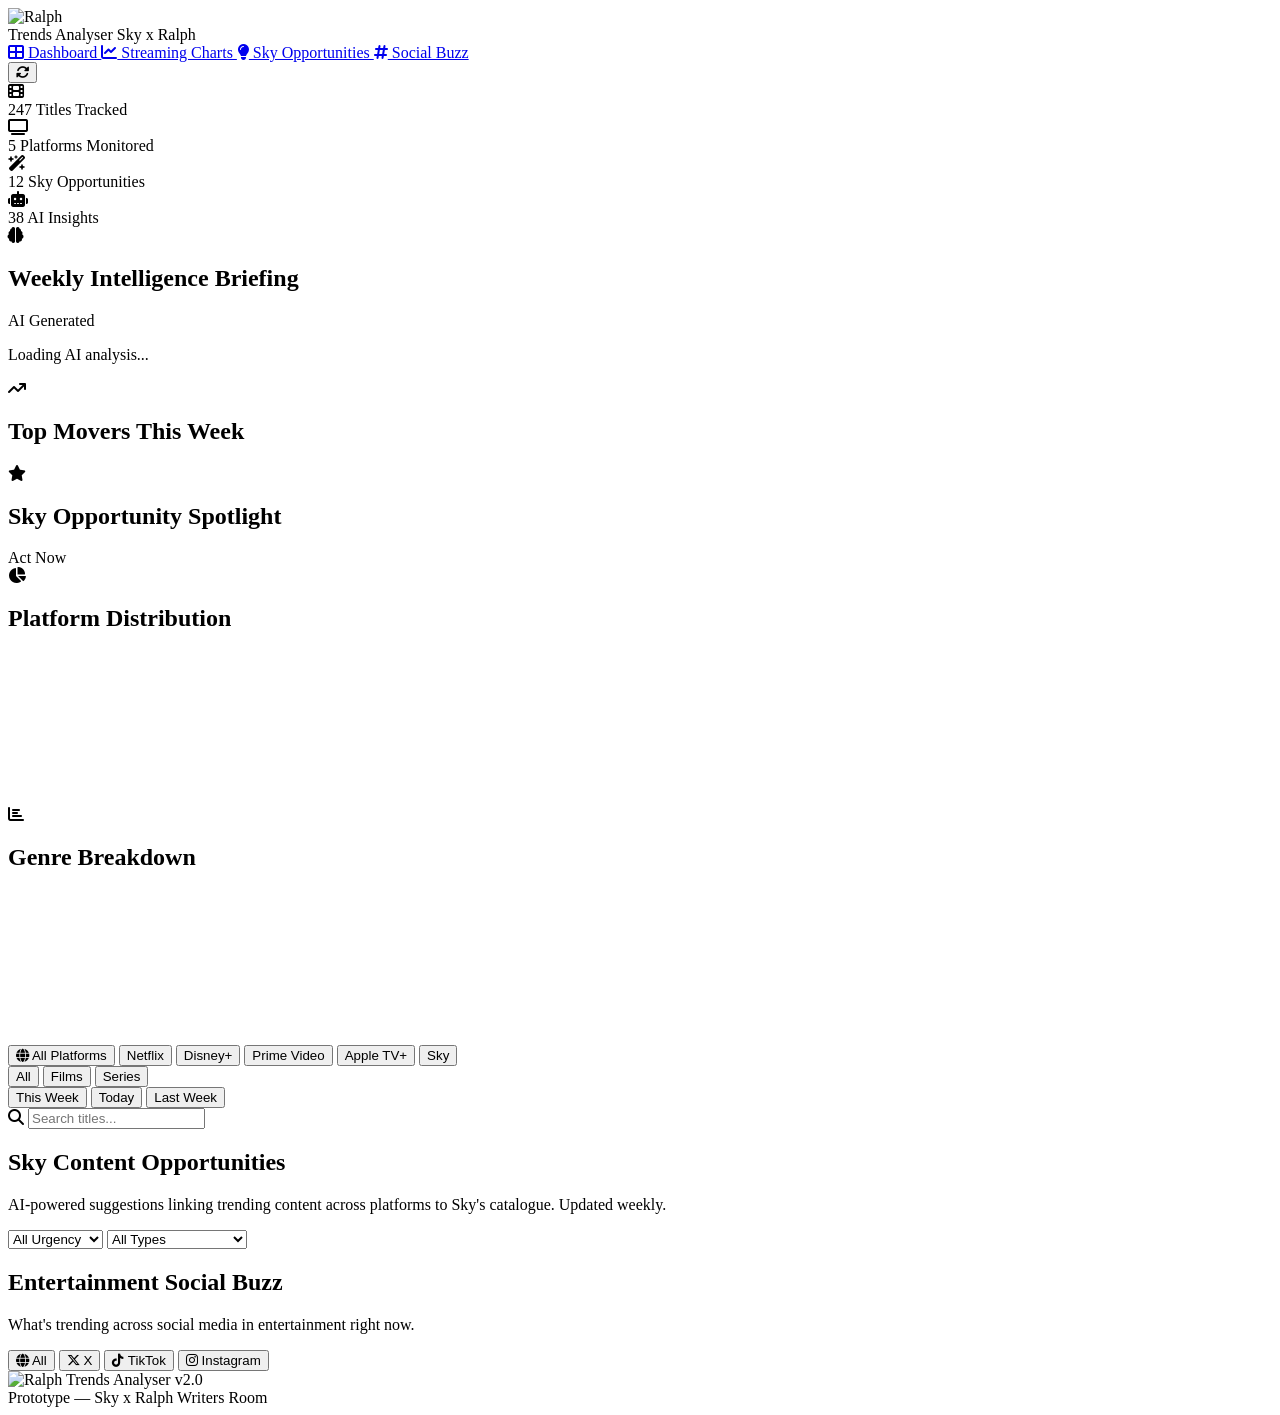
==== public/index.html @ 35f5fe2a "Add new Sky Trends Analyser app shell with Sky x Ralph branding Replace existing dashboard with new " ====
<!DOCTYPE html>
<html lang="en-GB">
<head>
    <meta charset="UTF-8">
    <meta name="viewport" content="width=device-width, initial-scale=1.0">
    <title>Sky Trends Analyser — Powered by Ralph</title>
    <link rel="stylesheet" href="css/sky-trends.css">
    <link href="https://cdnjs.cloudflare.com/ajax/libs/font-awesome/6.5.0/css/all.min.css" rel="stylesheet">
    <link rel="preconnect" href="https://fonts.googleapis.com">
    <link rel="preconnect" href="https://fonts.gstatic.com" crossorigin>
    <link href="https://fonts.googleapis.com/css2?family=Inter:wght@300;400;500;600;700;800&display=swap" rel="stylesheet">
</head>
<body>
    <!-- Navigation -->
    <nav class="nav">
        <div class="nav-inner">
            <div class="nav-brand">
                <img src="surveylogo.png" alt="Ralph" class="nav-logo">
                <div class="nav-brand-text">
                    <span class="nav-title">Trends Analyser</span>
                    <span class="nav-subtitle">Sky x Ralph</span>
                </div>
            </div>
            <div class="nav-links">
                <a href="#" class="nav-link active" data-section="dashboard">
                    <i class="fas fa-th-large"></i> Dashboard
                </a>
                <a href="#" class="nav-link" data-section="charts">
                    <i class="fas fa-chart-line"></i> Streaming Charts
                </a>
                <a href="#" class="nav-link" data-section="opportunities">
                    <i class="fas fa-lightbulb"></i> Sky Opportunities
                </a>
                <a href="#" class="nav-link" data-section="social">
                    <i class="fas fa-hashtag"></i> Social Buzz
                </a>
            </div>
            <div class="nav-actions">
                <span class="nav-date" id="currentDate"></span>
                <button class="btn-refresh" id="refreshBtn" title="Refresh data">
                    <i class="fas fa-sync-alt"></i>
                </button>
            </div>
        </div>
    </nav>

    <!-- Main Content -->
    <main class="main">

        <!-- ==================== DASHBOARD SECTION ==================== -->
        <section id="section-dashboard" class="section section-active">

            <!-- Hero Stats -->
            <div class="stats-row">
                <div class="stat-card">
                    <div class="stat-icon stat-icon-blue">
                        <i class="fas fa-film"></i>
                    </div>
                    <div class="stat-content">
                        <span class="stat-number" id="stat-titles">247</span>
                        <span class="stat-label">Titles Tracked</span>
                    </div>
                </div>
                <div class="stat-card">
                    <div class="stat-icon stat-icon-navy">
                        <i class="fas fa-tv"></i>
                    </div>
                    <div class="stat-content">
                        <span class="stat-number" id="stat-platforms">5</span>
                        <span class="stat-label">Platforms Monitored</span>
                    </div>
                </div>
                <div class="stat-card">
                    <div class="stat-icon stat-icon-pink">
                        <i class="fas fa-wand-magic-sparkles"></i>
                    </div>
                    <div class="stat-content">
                        <span class="stat-number" id="stat-opportunities">12</span>
                        <span class="stat-label">Sky Opportunities</span>
                    </div>
                </div>
                <div class="stat-card">
                    <div class="stat-icon stat-icon-gradient">
                        <i class="fas fa-robot"></i>
                    </div>
                    <div class="stat-content">
                        <span class="stat-number" id="stat-insights">38</span>
                        <span class="stat-label">AI Insights</span>
                    </div>
                </div>
            </div>

            <!-- AI Weekly Briefing -->
            <div class="card card-briefing">
                <div class="card-header card-header-gradient">
                    <div class="card-header-left">
                        <i class="fas fa-brain"></i>
                        <h2>Weekly Intelligence Briefing</h2>
                    </div>
                    <span class="card-header-badge">AI Generated</span>
                </div>
                <div class="card-body" id="aiBriefing">
                    <div class="briefing-overview" id="briefingOverview">
                        <p class="briefing-text">Loading AI analysis...</p>
                    </div>
                    <div class="briefing-insights" id="briefingInsights">
                        <!-- Populated by JS -->
                    </div>
                </div>
            </div>

            <!-- Two Column: Top Movers + Sky Spotlight -->
            <div class="grid-2">
                <!-- Top Movers -->
                <div class="card">
                    <div class="card-header">
                        <div class="card-header-left">
                            <i class="fas fa-arrow-trend-up"></i>
                            <h2>Top Movers This Week</h2>
                        </div>
                    </div>
                    <div class="card-body" id="topMovers">
                        <!-- Populated by JS -->
                    </div>
                </div>

                <!-- Sky Opportunity Spotlight -->
                <div class="card card-spotlight">
                    <div class="card-header card-header-sky">
                        <div class="card-header-left">
                            <i class="fas fa-star"></i>
                            <h2>Sky Opportunity Spotlight</h2>
                        </div>
                        <span class="card-header-badge badge-urgent">Act Now</span>
                    </div>
                    <div class="card-body" id="spotlightCard">
                        <!-- Populated by JS -->
                    </div>
                </div>
            </div>

            <!-- Quick Charts Row -->
            <div class="grid-2">
                <div class="card">
                    <div class="card-header">
                        <div class="card-header-left">
                            <i class="fas fa-chart-pie"></i>
                            <h2>Platform Distribution</h2>
                        </div>
                    </div>
                    <div class="card-body chart-body">
                        <canvas id="platformPieChart"></canvas>
                    </div>
                </div>
                <div class="card">
                    <div class="card-header">
                        <div class="card-header-left">
                            <i class="fas fa-chart-bar"></i>
                            <h2>Genre Breakdown</h2>
                        </div>
                    </div>
                    <div class="card-body chart-body">
                        <canvas id="genreBarChart"></canvas>
                    </div>
                </div>
            </div>
        </section>

        <!-- ==================== STREAMING CHARTS SECTION ==================== -->
        <section id="section-charts" class="section">
            <!-- Platform Tabs -->
            <div class="tabs-bar">
                <button class="tab active" data-platform="all">
                    <i class="fas fa-globe"></i> All Platforms
                </button>
                <button class="tab" data-platform="netflix">
                    <span class="platform-dot dot-netflix"></span> Netflix
                </button>
                <button class="tab" data-platform="disney">
                    <span class="platform-dot dot-disney"></span> Disney+
                </button>
                <button class="tab" data-platform="amazon">
                    <span class="platform-dot dot-amazon"></span> Prime Video
                </button>
                <button class="tab" data-platform="apple">
                    <span class="platform-dot dot-apple"></span> Apple TV+
                </button>
                <button class="tab" data-platform="sky">
                    <span class="platform-dot dot-sky"></span> Sky
                </button>
            </div>

            <!-- Filter Row -->
            <div class="filter-bar">
                <div class="filter-group">
                    <button class="filter-btn active" data-type="all">All</button>
                    <button class="filter-btn" data-type="films">Films</button>
                    <button class="filter-btn" data-type="series">Series</button>
                </div>
                <div class="filter-group">
                    <button class="filter-btn active" data-period="week">This Week</button>
                    <button class="filter-btn" data-period="today">Today</button>
                    <button class="filter-btn" data-period="lastweek">Last Week</button>
                </div>
                <div class="filter-search">
                    <i class="fas fa-search"></i>
                    <input type="text" placeholder="Search titles..." id="chartSearch">
                </div>
            </div>

            <!-- Charts Grid -->
            <div class="charts-grid" id="chartsGrid">
                <!-- Populated by JS -->
            </div>
        </section>

        <!-- ==================== SKY OPPORTUNITIES SECTION ==================== -->
        <section id="section-opportunities" class="section">
            <!-- Opportunities Header -->
            <div class="opportunities-header">
                <div class="opportunities-header-text">
                    <h1>Sky Content Opportunities</h1>
                    <p>AI-powered suggestions linking trending content across platforms to Sky's catalogue. Updated weekly.</p>
                </div>
                <div class="opportunities-filters">
                    <select id="urgencyFilter" class="select-filter">
                        <option value="all">All Urgency</option>
                        <option value="high">High Priority</option>
                        <option value="medium">Medium</option>
                        <option value="low">Low</option>
                    </select>
                    <select id="typeFilter" class="select-filter">
                        <option value="all">All Types</option>
                        <option value="actor">Actor Connection</option>
                        <option value="genre">Genre Match</option>
                        <option value="franchise">Franchise Link</option>
                        <option value="director">Director Connection</option>
                    </select>
                </div>
            </div>

            <!-- Opportunities Cards -->
            <div class="opportunities-grid" id="opportunitiesGrid">
                <!-- Populated by JS -->
            </div>
        </section>

        <!-- ==================== SOCIAL BUZZ SECTION ==================== -->
        <section id="section-social" class="section">
            <div class="social-header">
                <h1>Entertainment Social Buzz</h1>
                <p>What's trending across social media in entertainment right now.</p>
            </div>

            <!-- Social Platform Tabs -->
            <div class="social-tabs">
                <button class="social-tab active" data-social="all">
                    <i class="fas fa-globe"></i> All
                </button>
                <button class="social-tab" data-social="x">
                    <i class="fab fa-x-twitter"></i> X
                </button>
                <button class="social-tab" data-social="tiktok">
                    <i class="fab fa-tiktok"></i> TikTok
                </button>
                <button class="social-tab" data-social="instagram">
                    <i class="fab fa-instagram"></i> Instagram
                </button>
            </div>

            <!-- Social Trending List -->
            <div class="social-grid" id="socialGrid">
                <!-- Populated by JS -->
            </div>
        </section>
    </main>

    <!-- Footer -->
    <footer class="footer">
        <div class="footer-inner">
            <div class="footer-left">
                <img src="surveylogo.png" alt="Ralph" class="footer-logo">
                <span>Trends Analyser v2.0</span>
            </div>
            <div class="footer-right">
                <span>Prototype &mdash; Sky x Ralph Writers Room</span>
            </div>
        </div>
    </footer>

    <script src="https://cdn.jsdelivr.net/npm/chart.js@4.4.0/dist/chart.umd.min.js"></script>
    <script src="js/mock-data.js"></script>
    <script src="js/sky-trends.js"></script>
</body>
</html>
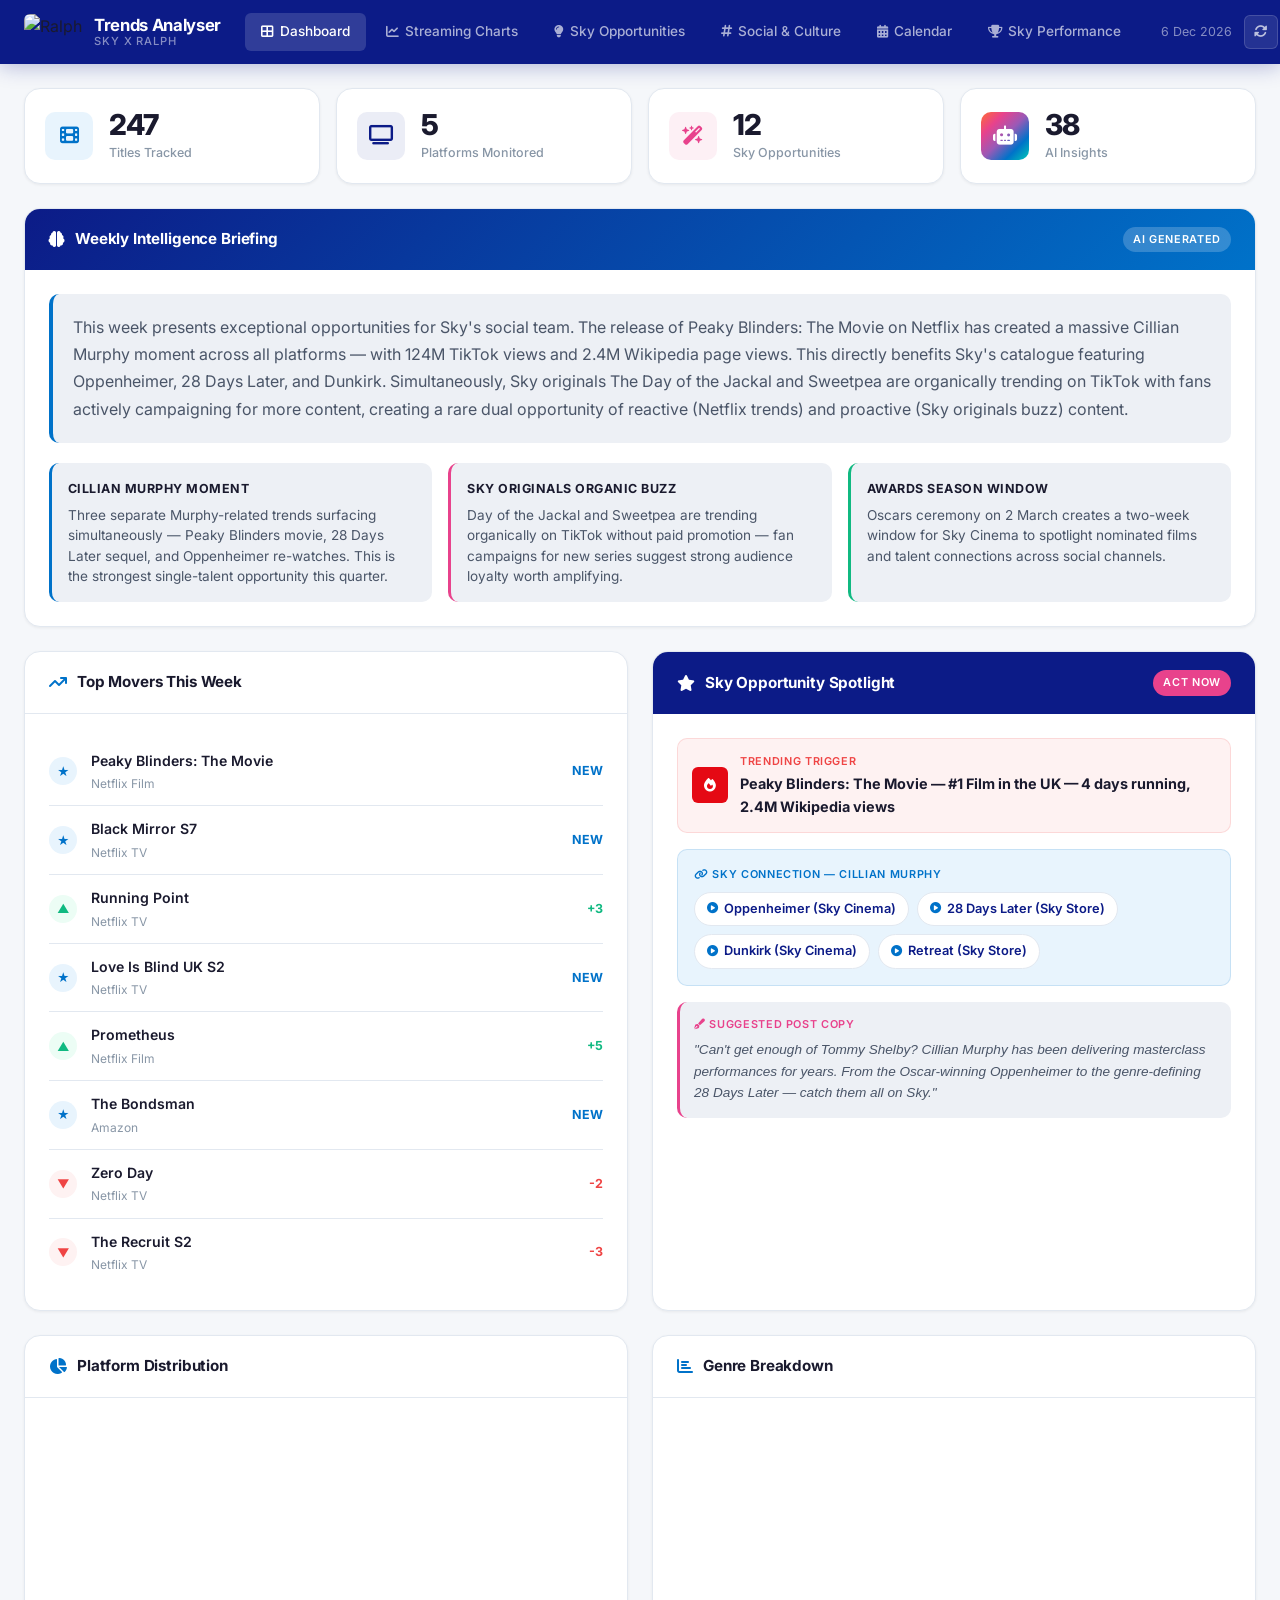
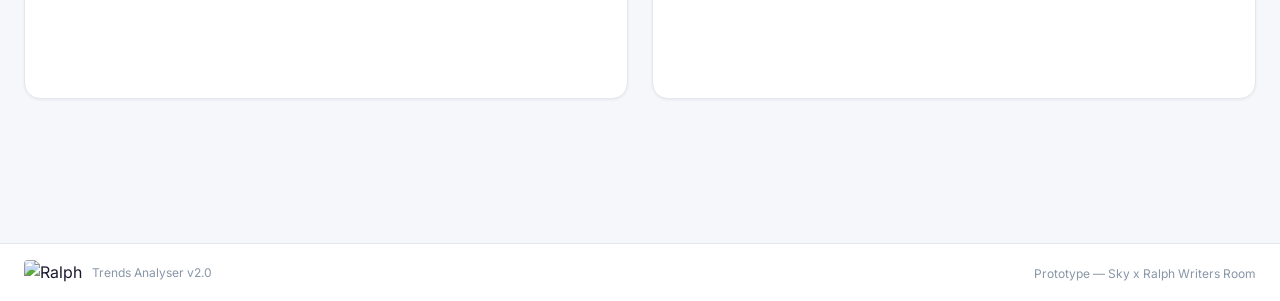
==== commit fe309096: "Build complete Sky Trends Analyser prototype matching brief Full frontend prototype for Sky x Ralph " ====
--- a/public/index.html
+++ b/public/index.html
@@ -32,7 +32,13 @@
                     <i class="fas fa-lightbulb"></i> Sky Opportunities
                 </a>
                 <a href="#" class="nav-link" data-section="social">
-                    <i class="fas fa-hashtag"></i> Social Buzz
+                    <i class="fas fa-hashtag"></i> Social &amp; Culture
+                </a>
+                <a href="#" class="nav-link" data-section="calendar">
+                    <i class="fas fa-calendar-alt"></i> Calendar
+                </a>
+                <a href="#" class="nav-link" data-section="skyperformance">
+                    <i class="fas fa-trophy"></i> Sky Performance
                 </a>
             </div>
             <div class="nav-actions">
@@ -245,14 +251,63 @@
             </div>
         </section>
 
-        <!-- ==================== SOCIAL BUZZ SECTION ==================== -->
+        <!-- ==================== SOCIAL & CULTURE SECTION ==================== -->
         <section id="section-social" class="section">
             <div class="social-header">
-                <h1>Entertainment Social Buzz</h1>
-                <p>What's trending across social media in entertainment right now.</p>
-            </div>
-
-            <!-- Social Platform Tabs -->
+                <h1>Social &amp; Culture</h1>
+                <p>TikTok trending UK, Ramdam trends, social buzz — what audiences are talking about right now.</p>
+            </div>
+
+            <!-- TikTok UK Hashtags -->
+            <div class="card" style="margin-bottom:24px;">
+                <div class="card-header" style="background:#ff0050;border-bottom:none;">
+                    <div class="card-header-left">
+                        <i class="fab fa-tiktok" style="color:#fff"></i>
+                        <h2 style="color:#fff">TikTok Trending Hashtags UK</h2>
+                    </div>
+                    <span class="card-header-badge">Past Week</span>
+                </div>
+                <div class="card-body" id="tiktokUKWidget"><!-- JS --></div>
+            </div>
+
+            <!-- TikTok UK News & Ents -->
+            <div class="card" style="margin-bottom:24px;">
+                <div class="card-header" style="background:#25f4ee;border-bottom:none;">
+                    <div class="card-header-left">
+                        <i class="fab fa-tiktok" style="color:#1a1a2e"></i>
+                        <h2 style="color:#1a1a2e">TikTok UK — News &amp; Entertainment</h2>
+                    </div>
+                    <span class="card-header-badge" style="background:rgba(0,0,0,0.15);color:#1a1a2e">Past Week</span>
+                </div>
+                <div class="card-body" id="tiktokNewsWidget"><!-- JS --></div>
+            </div>
+
+            <!-- Ramdam Trends Row -->
+            <div class="grid-2" style="margin-bottom:24px;">
+                <div class="card">
+                    <div class="card-header">
+                        <div class="card-header-left">
+                            <i class="fab fa-tiktok"></i>
+                            <h2>Ramdam TikTok Trends</h2>
+                        </div>
+                        <span class="card-header-badge" style="background:var(--bg-tertiary);color:var(--text-muted)">Past Month</span>
+                    </div>
+                    <div class="card-body" id="ramdamTikTokWidget"><!-- JS --></div>
+                </div>
+                <div class="card">
+                    <div class="card-header">
+                        <div class="card-header-left">
+                            <i class="fab fa-instagram"></i>
+                            <h2>Ramdam Instagram Trends</h2>
+                        </div>
+                        <span class="card-header-badge" style="background:var(--bg-tertiary);color:var(--text-muted)">Past Month</span>
+                    </div>
+                    <div class="card-body" id="ramdamInstagramWidget"><!-- JS --></div>
+                </div>
+            </div>
+
+            <!-- General Social Buzz -->
+            <h2 style="font-size:1.1rem;font-weight:700;margin-bottom:12px;color:var(--text-primary);">Entertainment Social Buzz</h2>
             <div class="social-tabs">
                 <button class="social-tab active" data-social="all">
                     <i class="fas fa-globe"></i> All
@@ -267,10 +322,72 @@
                     <i class="fab fa-instagram"></i> Instagram
                 </button>
             </div>
-
-            <!-- Social Trending List -->
-            <div class="social-grid" id="socialGrid">
-                <!-- Populated by JS -->
+            <div class="social-grid" id="socialGrid"><!-- JS --></div>
+        </section>
+
+        <!-- ==================== CALENDAR & RELEASES SECTION ==================== -->
+        <section id="section-calendar" class="section">
+            <div class="social-header">
+                <h1>Calendar &amp; Upcoming Releases</h1>
+                <p>Upcoming movie releases, cultural moments, and marketing calendar opportunities.</p>
+            </div>
+
+            <!-- Upcoming UK Movie Releases -->
+            <div class="card" style="margin-bottom:24px;">
+                <div class="card-header card-header-sky">
+                    <div class="card-header-left">
+                        <i class="fas fa-clapperboard" style="color:#fff"></i>
+                        <h2 style="color:#fff">Upcoming UK Cinema Releases</h2>
+                    </div>
+                    <span class="card-header-badge">Next Month</span>
+                </div>
+                <div class="card-body" id="upcomingReleasesWidget"><!-- JS --></div>
+            </div>
+
+            <!-- Calendar Row -->
+            <div class="grid-2">
+                <!-- Reddit Seasonal Calendar -->
+                <div class="card">
+                    <div class="card-header">
+                        <div class="card-header-left">
+                            <i class="fab fa-reddit" style="color:#ff4500"></i>
+                            <h2>Reddit Seasonal Calendar UK</h2>
+                        </div>
+                        <span class="card-header-badge" style="background:var(--bg-tertiary);color:var(--text-muted)">Next Month</span>
+                    </div>
+                    <div class="card-body" id="redditCalendarWidget"><!-- JS --></div>
+                </div>
+
+                <!-- TikTok Marketing Calendar -->
+                <div class="card">
+                    <div class="card-header">
+                        <div class="card-header-left">
+                            <i class="fab fa-tiktok" style="color:#ff0050"></i>
+                            <h2>TikTok Marketing Calendar</h2>
+                        </div>
+                        <span class="card-header-badge" style="background:var(--bg-tertiary);color:var(--text-muted)">Upcoming</span>
+                    </div>
+                    <div class="card-body" id="tiktokCalendarWidget"><!-- JS --></div>
+                </div>
+            </div>
+        </section>
+
+        <!-- ==================== SKY PERFORMANCE SECTION ==================== -->
+        <section id="section-skyperformance" class="section">
+            <div class="social-header">
+                <h1>Sky Social Performance</h1>
+                <p>Top performing Sky posts across platforms this week. Data via YouScan.</p>
+            </div>
+
+            <div class="card">
+                <div class="card-header card-header-gradient">
+                    <div class="card-header-left">
+                        <i class="fas fa-chart-line" style="color:#fff"></i>
+                        <h2 style="color:#fff">Top Performing Sky Posts</h2>
+                    </div>
+                    <span class="card-header-badge">Past Week</span>
+                </div>
+                <div class="card-body" id="skyPostsWidget"><!-- JS --></div>
             </div>
         </section>
     </main>
--- a/public/css/sky-trends.css
+++ b/public/css/sky-trends.css
@@ -0,0 +1,1411 @@
+/* ============================================================
+   SKY TRENDS ANALYSER — Design System & Styles
+   Sky x Ralph | Modern, Clean, Premium
+   ============================================================ */
+
+/* ---------- CSS Custom Properties (Sky Branding) ---------- */
+:root {
+    /* Sky Primary */
+    --sky-navy: #0c1b87;
+    --sky-navy-dark: #080f4f;
+    --sky-blue: #0072c9;
+    --sky-blue-light: #e8f4fd;
+    --sky-blue-hover: #005fa3;
+
+    /* Ralph Accent */
+    --ralph-pink: #e8428c;
+    --ralph-pink-light: #fdf0f5;
+    --ralph-pink-dark: #c4286e;
+
+    /* Sky Gradient (multi-colour accent) */
+    --sky-gradient: linear-gradient(135deg, #ff6b35, #e8428c, #9b59b6, #0072c9, #00c9b7);
+    --sky-gradient-subtle: linear-gradient(135deg, #0c1b87, #0072c9);
+
+    /* Neutrals */
+    --bg-primary: #f5f7fa;
+    --bg-secondary: #ffffff;
+    --bg-tertiary: #edf0f5;
+    --text-primary: #1a1a2e;
+    --text-secondary: #4a5568;
+    --text-muted: #8896a6;
+    --border-light: #e2e8f0;
+    --border-medium: #cbd5e0;
+
+    /* Semantic */
+    --success: #10b981;
+    --success-light: #ecfdf5;
+    --warning: #f59e0b;
+    --warning-light: #fffbeb;
+    --danger: #ef4444;
+    --danger-light: #fef2f2;
+
+    /* Platform Colours */
+    --netflix: #e50914;
+    --disney: #113ccf;
+    --amazon: #00a8e1;
+    --apple: #1d1d1f;
+    --sky-platform: #0072c9;
+
+    /* Sizing */
+    --nav-height: 64px;
+    --radius-sm: 6px;
+    --radius-md: 10px;
+    --radius-lg: 16px;
+    --radius-xl: 20px;
+    --shadow-sm: 0 1px 3px rgba(0, 0, 0, 0.06);
+    --shadow-md: 0 4px 12px rgba(0, 0, 0, 0.08);
+    --shadow-lg: 0 8px 30px rgba(0, 0, 0, 0.12);
+    --shadow-xl: 0 12px 40px rgba(0, 0, 0, 0.16);
+
+    /* Transitions */
+    --transition-fast: 150ms ease;
+    --transition-normal: 250ms ease;
+    --transition-slow: 350ms ease;
+}
+
+/* ---------- Reset & Base ---------- */
+*,
+*::before,
+*::after {
+    margin: 0;
+    padding: 0;
+    box-sizing: border-box;
+}
+
+html {
+    scroll-behavior: smooth;
+    -webkit-font-smoothing: antialiased;
+    -moz-osx-font-smoothing: grayscale;
+}
+
+body {
+    font-family: 'Inter', -apple-system, BlinkMacSystemFont, 'Segoe UI', Roboto, sans-serif;
+    background: var(--bg-primary);
+    color: var(--text-primary);
+    line-height: 1.6;
+    min-height: 100vh;
+}
+
+/* ---------- Navigation ---------- */
+.nav {
+    position: fixed;
+    top: 0;
+    left: 0;
+    right: 0;
+    height: var(--nav-height);
+    background: var(--sky-navy);
+    z-index: 1000;
+    box-shadow: 0 2px 20px rgba(12, 27, 135, 0.3);
+}
+
+.nav-inner {
+    max-width: 1440px;
+    margin: 0 auto;
+    padding: 0 24px;
+    height: 100%;
+    display: flex;
+    align-items: center;
+    justify-content: space-between;
+    gap: 24px;
+}
+
+.nav-brand {
+    display: flex;
+    align-items: center;
+    gap: 12px;
+    flex-shrink: 0;
+}
+
+.nav-logo {
+    height: 36px;
+    width: auto;
+    border-radius: 6px;
+}
+
+.nav-brand-text {
+    display: flex;
+    flex-direction: column;
+    line-height: 1.2;
+}
+
+.nav-title {
+    color: #ffffff;
+    font-size: 1.05rem;
+    font-weight: 700;
+    letter-spacing: -0.02em;
+}
+
+.nav-subtitle {
+    color: rgba(255, 255, 255, 0.5);
+    font-size: 0.7rem;
+    font-weight: 500;
+    text-transform: uppercase;
+    letter-spacing: 0.08em;
+}
+
+.nav-links {
+    display: flex;
+    align-items: center;
+    gap: 4px;
+}
+
+.nav-link {
+    color: rgba(255, 255, 255, 0.65);
+    text-decoration: none;
+    font-size: 0.85rem;
+    font-weight: 500;
+    padding: 8px 16px;
+    border-radius: var(--radius-sm);
+    transition: all var(--transition-fast);
+    display: flex;
+    align-items: center;
+    gap: 6px;
+    white-space: nowrap;
+}
+
+.nav-link:hover {
+    color: #ffffff;
+    background: rgba(255, 255, 255, 0.1);
+}
+
+.nav-link.active {
+    color: #ffffff;
+    background: rgba(255, 255, 255, 0.15);
+}
+
+.nav-link i {
+    font-size: 0.8rem;
+}
+
+.nav-actions {
+    display: flex;
+    align-items: center;
+    gap: 12px;
+    flex-shrink: 0;
+}
+
+.nav-date {
+    color: rgba(255, 255, 255, 0.5);
+    font-size: 0.78rem;
+    font-weight: 400;
+}
+
+.btn-refresh {
+    background: rgba(255, 255, 255, 0.1);
+    border: 1px solid rgba(255, 255, 255, 0.15);
+    color: rgba(255, 255, 255, 0.7);
+    width: 34px;
+    height: 34px;
+    border-radius: var(--radius-sm);
+    cursor: pointer;
+    display: flex;
+    align-items: center;
+    justify-content: center;
+    transition: all var(--transition-fast);
+}
+
+.btn-refresh:hover {
+    background: rgba(255, 255, 255, 0.2);
+    color: #ffffff;
+}
+
+.btn-refresh.spinning i {
+    animation: spin 1s linear infinite;
+}
+
+@keyframes spin {
+    from { transform: rotate(0deg); }
+    to { transform: rotate(360deg); }
+}
+
+/* ---------- Main Content ---------- */
+.main {
+    max-width: 1440px;
+    margin: 0 auto;
+    padding: calc(var(--nav-height) + 24px) 24px 80px;
+}
+
+.section {
+    display: none;
+}
+
+.section-active {
+    display: block;
+    animation: fadeIn 0.3s ease;
+}
+
+@keyframes fadeIn {
+    from { opacity: 0; transform: translateY(8px); }
+    to { opacity: 1; transform: translateY(0); }
+}
+
+/* ---------- Stats Row ---------- */
+.stats-row {
+    display: grid;
+    grid-template-columns: repeat(4, 1fr);
+    gap: 16px;
+    margin-bottom: 24px;
+}
+
+.stat-card {
+    background: var(--bg-secondary);
+    border-radius: var(--radius-lg);
+    padding: 20px;
+    display: flex;
+    align-items: center;
+    gap: 16px;
+    box-shadow: var(--shadow-sm);
+    border: 1px solid var(--border-light);
+    transition: all var(--transition-normal);
+}
+
+.stat-card:hover {
+    box-shadow: var(--shadow-md);
+    transform: translateY(-2px);
+}
+
+.stat-icon {
+    width: 48px;
+    height: 48px;
+    border-radius: var(--radius-md);
+    display: flex;
+    align-items: center;
+    justify-content: center;
+    font-size: 1.2rem;
+    flex-shrink: 0;
+}
+
+.stat-icon-blue {
+    background: var(--sky-blue-light);
+    color: var(--sky-blue);
+}
+
+.stat-icon-navy {
+    background: rgba(12, 27, 135, 0.08);
+    color: var(--sky-navy);
+}
+
+.stat-icon-pink {
+    background: var(--ralph-pink-light);
+    color: var(--ralph-pink);
+}
+
+.stat-icon-gradient {
+    background: var(--sky-gradient);
+    color: #ffffff;
+}
+
+.stat-content {
+    display: flex;
+    flex-direction: column;
+}
+
+.stat-number {
+    font-size: 1.8rem;
+    font-weight: 800;
+    color: var(--text-primary);
+    line-height: 1.1;
+    letter-spacing: -0.03em;
+}
+
+.stat-label {
+    font-size: 0.78rem;
+    color: var(--text-muted);
+    font-weight: 500;
+    margin-top: 2px;
+}
+
+/* ---------- Cards ---------- */
+.card {
+    background: var(--bg-secondary);
+    border-radius: var(--radius-lg);
+    box-shadow: var(--shadow-sm);
+    border: 1px solid var(--border-light);
+    overflow: hidden;
+    margin-bottom: 24px;
+}
+
+.card-header {
+    padding: 18px 24px;
+    display: flex;
+    align-items: center;
+    justify-content: space-between;
+    border-bottom: 1px solid var(--border-light);
+}
+
+.card-header-left {
+    display: flex;
+    align-items: center;
+    gap: 10px;
+}
+
+.card-header-left i {
+    color: var(--sky-blue);
+    font-size: 1rem;
+}
+
+.card-header-left h2 {
+    font-size: 0.95rem;
+    font-weight: 700;
+    color: var(--text-primary);
+    letter-spacing: -0.01em;
+}
+
+.card-header-gradient {
+    background: var(--sky-gradient-subtle);
+    border-bottom: none;
+}
+
+.card-header-gradient .card-header-left i,
+.card-header-gradient .card-header-left h2 {
+    color: #ffffff;
+}
+
+.card-header-sky {
+    background: var(--sky-navy);
+    border-bottom: none;
+}
+
+.card-header-sky .card-header-left i,
+.card-header-sky .card-header-left h2 {
+    color: #ffffff;
+}
+
+.card-header-badge {
+    font-size: 0.68rem;
+    font-weight: 600;
+    text-transform: uppercase;
+    letter-spacing: 0.06em;
+    padding: 4px 10px;
+    border-radius: 20px;
+    background: rgba(255, 255, 255, 0.2);
+    color: #ffffff;
+}
+
+.badge-urgent {
+    background: var(--ralph-pink);
+    color: #ffffff;
+    animation: pulse 2s ease-in-out infinite;
+}
+
+@keyframes pulse {
+    0%, 100% { opacity: 1; }
+    50% { opacity: 0.7; }
+}
+
+.card-body {
+    padding: 24px;
+}
+
+.chart-body {
+    padding: 20px;
+    height: 300px;
+    position: relative;
+}
+
+/* ---------- Grids ---------- */
+.grid-2 {
+    display: grid;
+    grid-template-columns: 1fr 1fr;
+    gap: 24px;
+    margin-bottom: 24px;
+}
+
+.grid-2 .card {
+    margin-bottom: 0;
+}
+
+/* ---------- AI Briefing ---------- */
+.briefing-overview {
+    background: var(--bg-tertiary);
+    border-radius: var(--radius-md);
+    padding: 20px;
+    margin-bottom: 20px;
+    border-left: 4px solid var(--sky-blue);
+}
+
+.briefing-text {
+    font-size: 1rem;
+    line-height: 1.7;
+    color: var(--text-secondary);
+}
+
+.briefing-insights {
+    display: grid;
+    grid-template-columns: repeat(3, 1fr);
+    gap: 16px;
+}
+
+.insight-chip {
+    background: var(--bg-tertiary);
+    border-radius: var(--radius-md);
+    padding: 16px;
+    border-left: 3px solid var(--sky-blue);
+    transition: all var(--transition-fast);
+}
+
+.insight-chip:hover {
+    box-shadow: var(--shadow-sm);
+    transform: translateY(-1px);
+}
+
+.insight-chip:nth-child(2) {
+    border-left-color: var(--ralph-pink);
+}
+
+.insight-chip:nth-child(3) {
+    border-left-color: var(--success);
+}
+
+.insight-chip h4 {
+    font-size: 0.78rem;
+    font-weight: 700;
+    color: var(--text-primary);
+    margin-bottom: 6px;
+    text-transform: uppercase;
+    letter-spacing: 0.04em;
+}
+
+.insight-chip p {
+    font-size: 0.85rem;
+    color: var(--text-secondary);
+    line-height: 1.5;
+}
+
+/* ---------- Top Movers ---------- */
+.mover-item {
+    display: flex;
+    align-items: center;
+    gap: 14px;
+    padding: 12px 0;
+    border-bottom: 1px solid var(--border-light);
+}
+
+.mover-item:last-child {
+    border-bottom: none;
+}
+
+.mover-rank {
+    width: 28px;
+    height: 28px;
+    border-radius: 50%;
+    display: flex;
+    align-items: center;
+    justify-content: center;
+    font-size: 0.75rem;
+    font-weight: 700;
+    flex-shrink: 0;
+}
+
+.mover-rank-up {
+    background: var(--success-light);
+    color: var(--success);
+}
+
+.mover-rank-down {
+    background: var(--danger-light);
+    color: var(--danger);
+}
+
+.mover-rank-new {
+    background: var(--sky-blue-light);
+    color: var(--sky-blue);
+}
+
+.mover-info {
+    flex: 1;
+    min-width: 0;
+}
+
+.mover-title {
+    font-size: 0.88rem;
+    font-weight: 600;
+    color: var(--text-primary);
+    white-space: nowrap;
+    overflow: hidden;
+    text-overflow: ellipsis;
+}
+
+.mover-meta {
+    font-size: 0.75rem;
+    color: var(--text-muted);
+    display: flex;
+    align-items: center;
+    gap: 8px;
+    margin-top: 2px;
+}
+
+.mover-change {
+    font-size: 0.78rem;
+    font-weight: 700;
+    flex-shrink: 0;
+}
+
+.mover-change.up {
+    color: var(--success);
+}
+
+.mover-change.down {
+    color: var(--danger);
+}
+
+.mover-change.new-entry {
+    color: var(--sky-blue);
+}
+
+/* ---------- Spotlight Card ---------- */
+.spotlight-trigger {
+    display: flex;
+    align-items: center;
+    gap: 12px;
+    margin-bottom: 16px;
+    padding: 14px;
+    background: var(--danger-light);
+    border-radius: var(--radius-md);
+    border: 1px solid rgba(239, 68, 68, 0.15);
+}
+
+.spotlight-trigger-icon {
+    width: 36px;
+    height: 36px;
+    border-radius: var(--radius-sm);
+    background: var(--netflix);
+    color: #ffffff;
+    display: flex;
+    align-items: center;
+    justify-content: center;
+    font-size: 0.85rem;
+    flex-shrink: 0;
+}
+
+.spotlight-trigger-text {
+    flex: 1;
+}
+
+.spotlight-trigger-label {
+    font-size: 0.68rem;
+    font-weight: 600;
+    text-transform: uppercase;
+    letter-spacing: 0.06em;
+    color: var(--danger);
+    margin-bottom: 2px;
+}
+
+.spotlight-trigger-title {
+    font-size: 0.9rem;
+    font-weight: 700;
+    color: var(--text-primary);
+}
+
+.spotlight-connection {
+    padding: 16px;
+    background: var(--sky-blue-light);
+    border-radius: var(--radius-md);
+    margin-bottom: 16px;
+    border: 1px solid rgba(0, 114, 201, 0.15);
+}
+
+.spotlight-connection-label {
+    font-size: 0.68rem;
+    font-weight: 600;
+    text-transform: uppercase;
+    letter-spacing: 0.06em;
+    color: var(--sky-blue);
+    margin-bottom: 8px;
+}
+
+.spotlight-sky-titles {
+    display: flex;
+    flex-wrap: wrap;
+    gap: 8px;
+}
+
+.sky-title-tag {
+    display: inline-flex;
+    align-items: center;
+    gap: 6px;
+    padding: 6px 12px;
+    background: var(--bg-secondary);
+    border: 1px solid var(--border-light);
+    border-radius: 20px;
+    font-size: 0.8rem;
+    font-weight: 600;
+    color: var(--sky-navy);
+}
+
+.sky-title-tag i {
+    color: var(--sky-blue);
+    font-size: 0.7rem;
+}
+
+.spotlight-suggestion {
+    padding: 14px;
+    background: var(--bg-tertiary);
+    border-radius: var(--radius-md);
+    border-left: 3px solid var(--ralph-pink);
+}
+
+.spotlight-suggestion-label {
+    font-size: 0.68rem;
+    font-weight: 600;
+    text-transform: uppercase;
+    letter-spacing: 0.06em;
+    color: var(--ralph-pink);
+    margin-bottom: 6px;
+}
+
+.spotlight-suggestion-text {
+    font-size: 0.85rem;
+    color: var(--text-secondary);
+    line-height: 1.6;
+    font-style: italic;
+}
+
+/* ---------- STREAMING CHARTS ---------- */
+.tabs-bar {
+    display: flex;
+    gap: 6px;
+    margin-bottom: 16px;
+    padding: 6px;
+    background: var(--bg-secondary);
+    border-radius: var(--radius-lg);
+    box-shadow: var(--shadow-sm);
+    border: 1px solid var(--border-light);
+    overflow-x: auto;
+}
+
+.tab {
+    padding: 10px 20px;
+    border: none;
+    background: transparent;
+    border-radius: var(--radius-md);
+    cursor: pointer;
+    font-size: 0.85rem;
+    font-weight: 600;
+    color: var(--text-secondary);
+    transition: all var(--transition-fast);
+    display: flex;
+    align-items: center;
+    gap: 8px;
+    white-space: nowrap;
+    font-family: inherit;
+}
+
+.tab:hover {
+    background: var(--bg-tertiary);
+    color: var(--text-primary);
+}
+
+.tab.active {
+    background: var(--sky-navy);
+    color: #ffffff;
+}
+
+.platform-dot {
+    width: 8px;
+    height: 8px;
+    border-radius: 50%;
+    flex-shrink: 0;
+}
+
+.dot-netflix { background: var(--netflix); }
+.dot-disney { background: var(--disney); }
+.dot-amazon { background: var(--amazon); }
+.dot-apple { background: var(--apple); }
+.dot-sky { background: var(--sky-platform); }
+
+.filter-bar {
+    display: flex;
+    align-items: center;
+    gap: 16px;
+    margin-bottom: 24px;
+    flex-wrap: wrap;
+}
+
+.filter-group {
+    display: flex;
+    gap: 4px;
+    padding: 3px;
+    background: var(--bg-tertiary);
+    border-radius: var(--radius-sm);
+}
+
+.filter-btn {
+    padding: 7px 14px;
+    border: none;
+    background: transparent;
+    border-radius: 4px;
+    cursor: pointer;
+    font-size: 0.8rem;
+    font-weight: 600;
+    color: var(--text-muted);
+    transition: all var(--transition-fast);
+    font-family: inherit;
+}
+
+.filter-btn:hover {
+    color: var(--text-primary);
+}
+
+.filter-btn.active {
+    background: var(--bg-secondary);
+    color: var(--text-primary);
+    box-shadow: var(--shadow-sm);
+}
+
+.filter-search {
+    display: flex;
+    align-items: center;
+    gap: 8px;
+    padding: 7px 14px;
+    background: var(--bg-secondary);
+    border: 1px solid var(--border-light);
+    border-radius: var(--radius-sm);
+    margin-left: auto;
+}
+
+.filter-search i {
+    color: var(--text-muted);
+    font-size: 0.8rem;
+}
+
+.filter-search input {
+    border: none;
+    outline: none;
+    font-size: 0.85rem;
+    font-family: inherit;
+    color: var(--text-primary);
+    background: transparent;
+    width: 180px;
+}
+
+.filter-search input::placeholder {
+    color: var(--text-muted);
+}
+
+/* Charts Grid (streaming lists) */
+.charts-grid {
+    display: grid;
+    grid-template-columns: repeat(2, 1fr);
+    gap: 20px;
+}
+
+.chart-list-card {
+    background: var(--bg-secondary);
+    border-radius: var(--radius-lg);
+    box-shadow: var(--shadow-sm);
+    border: 1px solid var(--border-light);
+    overflow: hidden;
+}
+
+.chart-list-header {
+    padding: 16px 20px;
+    display: flex;
+    align-items: center;
+    justify-content: space-between;
+    border-bottom: 1px solid var(--border-light);
+}
+
+.chart-list-platform {
+    display: flex;
+    align-items: center;
+    gap: 10px;
+}
+
+.chart-list-platform-icon {
+    width: 32px;
+    height: 32px;
+    border-radius: var(--radius-sm);
+    display: flex;
+    align-items: center;
+    justify-content: center;
+    font-size: 0.9rem;
+    color: #ffffff;
+    font-weight: 700;
+}
+
+.chart-list-platform-name {
+    font-size: 0.9rem;
+    font-weight: 700;
+    color: var(--text-primary);
+}
+
+.chart-list-category {
+    font-size: 0.72rem;
+    font-weight: 600;
+    text-transform: uppercase;
+    letter-spacing: 0.06em;
+    color: var(--text-muted);
+    padding: 4px 10px;
+    background: var(--bg-tertiary);
+    border-radius: 20px;
+}
+
+/* Chart list items (ranked titles) */
+.chart-item {
+    display: flex;
+    align-items: center;
+    gap: 14px;
+    padding: 12px 20px;
+    border-bottom: 1px solid var(--border-light);
+    transition: background var(--transition-fast);
+}
+
+.chart-item:last-child {
+    border-bottom: none;
+}
+
+.chart-item:hover {
+    background: var(--bg-tertiary);
+}
+
+.chart-position {
+    width: 28px;
+    font-size: 1rem;
+    font-weight: 800;
+    color: var(--text-muted);
+    text-align: center;
+    flex-shrink: 0;
+}
+
+.chart-position.top3 {
+    color: var(--sky-navy);
+}
+
+.chart-movement {
+    width: 20px;
+    font-size: 0.7rem;
+    text-align: center;
+    flex-shrink: 0;
+}
+
+.chart-movement.up { color: var(--success); }
+.chart-movement.down { color: var(--danger); }
+.chart-movement.same { color: var(--text-muted); }
+.chart-movement.new { color: var(--sky-blue); font-weight: 700; font-size: 0.65rem; }
+
+.chart-poster {
+    width: 40px;
+    height: 56px;
+    border-radius: 4px;
+    background: var(--bg-tertiary);
+    display: flex;
+    align-items: center;
+    justify-content: center;
+    flex-shrink: 0;
+    overflow: hidden;
+    font-size: 1.2rem;
+}
+
+.chart-title-info {
+    flex: 1;
+    min-width: 0;
+}
+
+.chart-title-name {
+    font-size: 0.88rem;
+    font-weight: 600;
+    color: var(--text-primary);
+    white-space: nowrap;
+    overflow: hidden;
+    text-overflow: ellipsis;
+}
+
+.chart-title-meta {
+    font-size: 0.72rem;
+    color: var(--text-muted);
+    margin-top: 2px;
+}
+
+.chart-days {
+    font-size: 0.72rem;
+    color: var(--text-muted);
+    text-align: right;
+    flex-shrink: 0;
+}
+
+.chart-days strong {
+    color: var(--text-secondary);
+}
+
+.chart-sky-badge {
+    display: inline-flex;
+    align-items: center;
+    gap: 4px;
+    padding: 3px 8px;
+    background: var(--sky-blue-light);
+    color: var(--sky-blue);
+    border-radius: 20px;
+    font-size: 0.65rem;
+    font-weight: 700;
+    text-transform: uppercase;
+    letter-spacing: 0.04em;
+    flex-shrink: 0;
+}
+
+/* ---------- SKY OPPORTUNITIES ---------- */
+.opportunities-header {
+    display: flex;
+    align-items: flex-start;
+    justify-content: space-between;
+    margin-bottom: 24px;
+    gap: 24px;
+}
+
+.opportunities-header-text h1 {
+    font-size: 1.5rem;
+    font-weight: 800;
+    color: var(--text-primary);
+    letter-spacing: -0.02em;
+    margin-bottom: 6px;
+}
+
+.opportunities-header-text p {
+    font-size: 0.88rem;
+    color: var(--text-muted);
+}
+
+.opportunities-filters {
+    display: flex;
+    gap: 10px;
+    flex-shrink: 0;
+}
+
+.select-filter {
+    padding: 8px 14px;
+    border: 1px solid var(--border-light);
+    border-radius: var(--radius-sm);
+    background: var(--bg-secondary);
+    font-size: 0.82rem;
+    font-family: inherit;
+    color: var(--text-secondary);
+    cursor: pointer;
+    outline: none;
+}
+
+.select-filter:focus {
+    border-color: var(--sky-blue);
+}
+
+.opportunities-grid {
+    display: grid;
+    grid-template-columns: repeat(2, 1fr);
+    gap: 20px;
+}
+
+.opportunity-card {
+    background: var(--bg-secondary);
+    border-radius: var(--radius-lg);
+    box-shadow: var(--shadow-sm);
+    border: 1px solid var(--border-light);
+    overflow: hidden;
+    transition: all var(--transition-normal);
+}
+
+.opportunity-card:hover {
+    box-shadow: var(--shadow-lg);
+    transform: translateY(-2px);
+}
+
+.opportunity-card-header {
+    padding: 16px 20px;
+    display: flex;
+    align-items: center;
+    justify-content: space-between;
+    border-bottom: 1px solid var(--border-light);
+}
+
+.opportunity-type {
+    display: flex;
+    align-items: center;
+    gap: 8px;
+}
+
+.opportunity-type-icon {
+    width: 28px;
+    height: 28px;
+    border-radius: 50%;
+    display: flex;
+    align-items: center;
+    justify-content: center;
+    font-size: 0.7rem;
+    color: #ffffff;
+}
+
+.opportunity-type-label {
+    font-size: 0.72rem;
+    font-weight: 600;
+    text-transform: uppercase;
+    letter-spacing: 0.06em;
+    color: var(--text-muted);
+}
+
+.opportunity-urgency {
+    font-size: 0.68rem;
+    font-weight: 700;
+    text-transform: uppercase;
+    letter-spacing: 0.06em;
+    padding: 4px 10px;
+    border-radius: 20px;
+}
+
+.urgency-high {
+    background: var(--danger-light);
+    color: var(--danger);
+}
+
+.urgency-medium {
+    background: var(--warning-light);
+    color: var(--warning);
+}
+
+.urgency-low {
+    background: var(--success-light);
+    color: var(--success);
+}
+
+.opportunity-card-body {
+    padding: 20px;
+}
+
+.opportunity-trigger {
+    display: flex;
+    align-items: center;
+    gap: 10px;
+    margin-bottom: 14px;
+    padding: 12px;
+    background: var(--bg-tertiary);
+    border-radius: var(--radius-sm);
+}
+
+.trigger-platform-badge {
+    width: 24px;
+    height: 24px;
+    border-radius: 4px;
+    display: flex;
+    align-items: center;
+    justify-content: center;
+    color: #ffffff;
+    font-size: 0.65rem;
+    font-weight: 700;
+    flex-shrink: 0;
+}
+
+.trigger-text {
+    font-size: 0.85rem;
+    font-weight: 600;
+    color: var(--text-primary);
+}
+
+.opportunity-sky-titles {
+    margin-bottom: 14px;
+}
+
+.opportunity-sky-label {
+    font-size: 0.68rem;
+    font-weight: 600;
+    text-transform: uppercase;
+    letter-spacing: 0.06em;
+    color: var(--sky-blue);
+    margin-bottom: 8px;
+}
+
+.opportunity-sky-list {
+    display: flex;
+    flex-wrap: wrap;
+    gap: 6px;
+}
+
+.sky-chip {
+    display: inline-flex;
+    align-items: center;
+    gap: 4px;
+    padding: 5px 10px;
+    background: var(--sky-blue-light);
+    border-radius: 20px;
+    font-size: 0.78rem;
+    font-weight: 600;
+    color: var(--sky-navy);
+}
+
+.sky-chip i {
+    font-size: 0.65rem;
+    color: var(--sky-blue);
+}
+
+.opportunity-post {
+    padding: 14px;
+    background: var(--ralph-pink-light);
+    border-radius: var(--radius-sm);
+    border-left: 3px solid var(--ralph-pink);
+}
+
+.opportunity-post-label {
+    font-size: 0.68rem;
+    font-weight: 600;
+    text-transform: uppercase;
+    letter-spacing: 0.06em;
+    color: var(--ralph-pink);
+    margin-bottom: 6px;
+}
+
+.opportunity-post-text {
+    font-size: 0.82rem;
+    color: var(--text-secondary);
+    line-height: 1.6;
+    font-style: italic;
+}
+
+.opportunity-card-footer {
+    padding: 12px 20px;
+    background: var(--bg-tertiary);
+    display: flex;
+    align-items: center;
+    justify-content: space-between;
+    font-size: 0.72rem;
+    color: var(--text-muted);
+}
+
+.relevance-bar {
+    display: flex;
+    align-items: center;
+    gap: 6px;
+}
+
+.relevance-bar-track {
+    width: 60px;
+    height: 4px;
+    background: var(--border-light);
+    border-radius: 2px;
+    overflow: hidden;
+}
+
+.relevance-bar-fill {
+    height: 100%;
+    border-radius: 2px;
+    background: var(--sky-gradient-subtle);
+}
+
+/* ---------- SOCIAL BUZZ ---------- */
+.social-header {
+    margin-bottom: 20px;
+}
+
+.social-header h1 {
+    font-size: 1.5rem;
+    font-weight: 800;
+    color: var(--text-primary);
+    letter-spacing: -0.02em;
+    margin-bottom: 6px;
+}
+
+.social-header p {
+    font-size: 0.88rem;
+    color: var(--text-muted);
+}
+
+.social-tabs {
+    display: flex;
+    gap: 6px;
+    margin-bottom: 24px;
+}
+
+.social-tab {
+    padding: 8px 18px;
+    border: 1px solid var(--border-light);
+    background: var(--bg-secondary);
+    border-radius: 20px;
+    cursor: pointer;
+    font-size: 0.82rem;
+    font-weight: 600;
+    color: var(--text-secondary);
+    transition: all var(--transition-fast);
+    display: flex;
+    align-items: center;
+    gap: 6px;
+    font-family: inherit;
+}
+
+.social-tab:hover {
+    border-color: var(--sky-blue);
+    color: var(--sky-blue);
+}
+
+.social-tab.active {
+    background: var(--sky-navy);
+    border-color: var(--sky-navy);
+    color: #ffffff;
+}
+
+.social-grid {
+    display: grid;
+    grid-template-columns: repeat(3, 1fr);
+    gap: 16px;
+}
+
+.social-card {
+    background: var(--bg-secondary);
+    border-radius: var(--radius-lg);
+    box-shadow: var(--shadow-sm);
+    border: 1px solid var(--border-light);
+    padding: 20px;
+    transition: all var(--transition-normal);
+}
+
+.social-card:hover {
+    box-shadow: var(--shadow-md);
+    transform: translateY(-2px);
+}
+
+.social-card-top {
+    display: flex;
+    align-items: center;
+    justify-content: space-between;
+    margin-bottom: 10px;
+}
+
+.social-platform-icon {
+    font-size: 1rem;
+    width: 32px;
+    height: 32px;
+    border-radius: 50%;
+    display: flex;
+    align-items: center;
+    justify-content: center;
+    color: #ffffff;
+}
+
+.social-platform-x { background: #1a1a2e; }
+.social-platform-tiktok { background: #ff0050; }
+.social-platform-instagram { background: linear-gradient(135deg, #f09433, #e6683c, #dc2743, #cc2366, #bc1888); }
+
+.social-volume {
+    font-size: 0.72rem;
+    font-weight: 600;
+    color: var(--success);
+    background: var(--success-light);
+    padding: 3px 8px;
+    border-radius: 20px;
+}
+
+.social-topic {
+    font-size: 1rem;
+    font-weight: 700;
+    color: var(--text-primary);
+    margin-bottom: 6px;
+}
+
+.social-description {
+    font-size: 0.82rem;
+    color: var(--text-muted);
+    line-height: 1.5;
+    margin-bottom: 10px;
+}
+
+.social-tags {
+    display: flex;
+    flex-wrap: wrap;
+    gap: 4px;
+}
+
+.social-tag {
+    font-size: 0.7rem;
+    font-weight: 500;
+    color: var(--sky-blue);
+    padding: 2px 8px;
+    background: var(--sky-blue-light);
+    border-radius: 20px;
+}
+
+/* ---------- Footer ---------- */
+.footer {
+    border-top: 1px solid var(--border-light);
+    background: var(--bg-secondary);
+    padding: 16px 0;
+    margin-top: 40px;
+}
+
+.footer-inner {
+    max-width: 1440px;
+    margin: 0 auto;
+    padding: 0 24px;
+    display: flex;
+    align-items: center;
+    justify-content: space-between;
+}
+
+.footer-left {
+    display: flex;
+    align-items: center;
+    gap: 10px;
+}
+
+.footer-logo {
+    height: 24px;
+    border-radius: 4px;
+}
+
+.footer-left span,
+.footer-right span {
+    font-size: 0.75rem;
+    color: var(--text-muted);
+}
+
+/* ---------- Responsive ---------- */
+@media (max-width: 1200px) {
+    .charts-grid {
+        grid-template-columns: 1fr;
+    }
+    .opportunities-grid {
+        grid-template-columns: 1fr;
+    }
+}
+
+@media (max-width: 1024px) {
+    .stats-row {
+        grid-template-columns: repeat(2, 1fr);
+    }
+    .grid-2 {
+        grid-template-columns: 1fr;
+    }
+    .briefing-insights {
+        grid-template-columns: 1fr;
+    }
+    .social-grid {
+        grid-template-columns: repeat(2, 1fr);
+    }
+}
+
+@media (max-width: 768px) {
+    .nav-links {
+        display: none;
+    }
+    .stats-row {
+        grid-template-columns: 1fr;
+    }
+    .social-grid {
+        grid-template-columns: 1fr;
+    }
+    .opportunities-header {
+        flex-direction: column;
+    }
+    .filter-bar {
+        flex-direction: column;
+        align-items: stretch;
+    }
+    .filter-search {
+        margin-left: 0;
+    }
+}
+
+/* ---------- Utility Classes ---------- */
+.text-netflix { color: var(--netflix); }
+.text-disney { color: var(--disney); }
+.text-amazon { color: var(--amazon); }
+.text-apple { color: var(--apple); }
+.text-sky { color: var(--sky-platform); }
+.bg-netflix { background: var(--netflix); }
+.bg-disney { background: var(--disney); }
+.bg-amazon { background: var(--amazon); }
+.bg-apple { background: var(--apple); }
+.bg-sky { background: var(--sky-platform); }
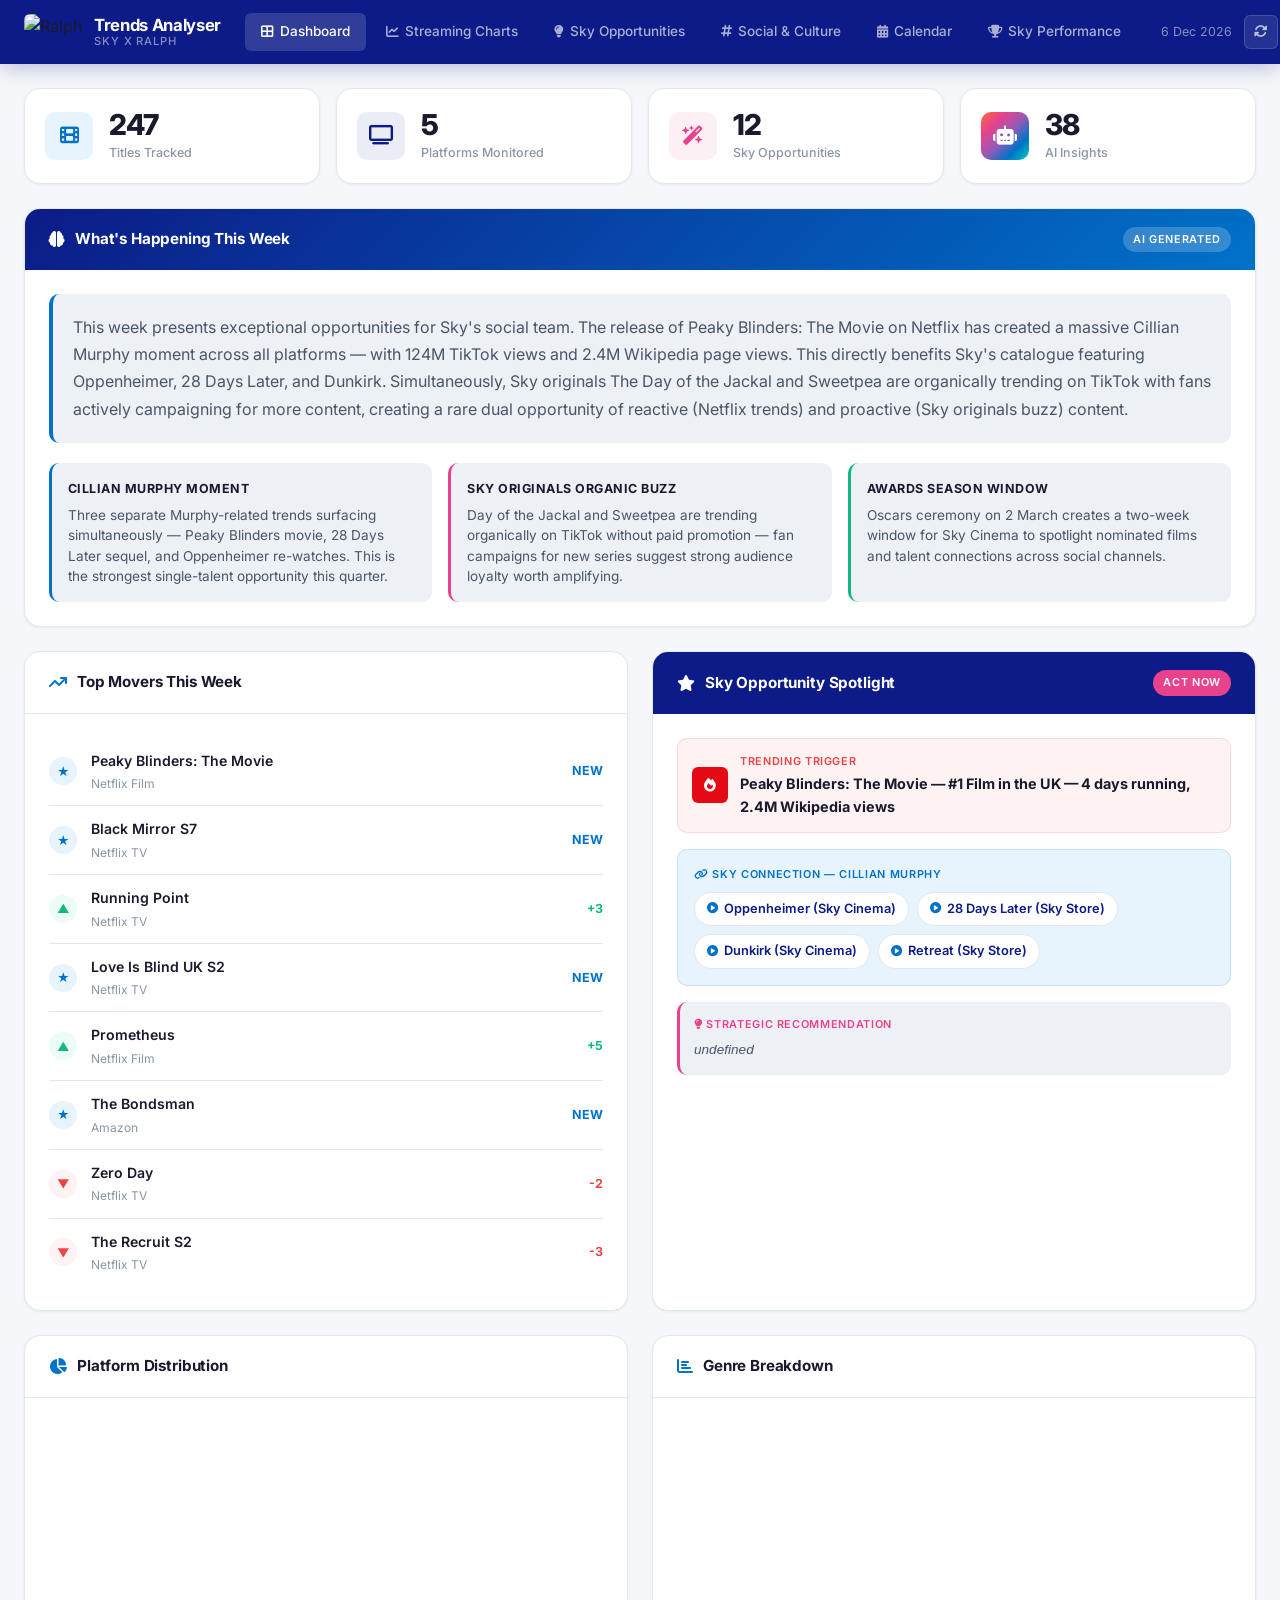
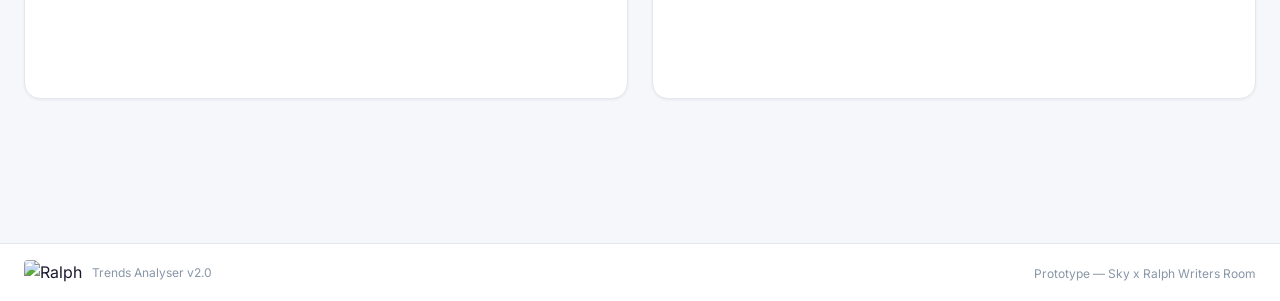
==== commit f05f090e: "Fix Disney+ tab showing WikiViews — rename tab to WikiViews The Disney+ tab had no Disney+ data and " ====
--- a/public/index.html
+++ b/public/index.html
@@ -46,6 +46,9 @@
                 <button class="btn-refresh" id="refreshBtn" title="Refresh data">
                     <i class="fas fa-sync-alt"></i>
                 </button>
+                <a href="#" class="nav-link nav-link-admin" data-section="admin" title="API Settings">
+                    <i class="fas fa-cog"></i>
+                </a>
             </div>
         </div>
     </nav>
@@ -101,7 +104,7 @@
                 <div class="card-header card-header-gradient">
                     <div class="card-header-left">
                         <i class="fas fa-brain"></i>
-                        <h2>Weekly Intelligence Briefing</h2>
+                        <h2>What's Happening This Week</h2>
                     </div>
                     <span class="card-header-badge">AI Generated</span>
                 </div>
@@ -182,14 +185,11 @@
                 <button class="tab" data-platform="netflix">
                     <span class="platform-dot dot-netflix"></span> Netflix
                 </button>
-                <button class="tab" data-platform="disney">
-                    <span class="platform-dot dot-disney"></span> Disney+
+                <button class="tab" data-platform="wiki">
+                    <span class="platform-dot dot-wiki"></span> WikiViews
                 </button>
                 <button class="tab" data-platform="amazon">
                     <span class="platform-dot dot-amazon"></span> Prime Video
-                </button>
-                <button class="tab" data-platform="apple">
-                    <span class="platform-dot dot-apple"></span> Apple TV+
                 </button>
                 <button class="tab" data-platform="sky">
                     <span class="platform-dot dot-sky"></span> Sky
@@ -226,7 +226,7 @@
             <div class="opportunities-header">
                 <div class="opportunities-header-text">
                     <h1>Sky Content Opportunities</h1>
-                    <p>AI-powered suggestions linking trending content across platforms to Sky's catalogue. Updated weekly.</p>
+                    <p>What's trending right now and how Sky can get involved. Updated weekly.</p>
                 </div>
                 <div class="opportunities-filters">
                     <select id="urgencyFilter" class="select-filter">
@@ -255,7 +255,7 @@
         <section id="section-social" class="section">
             <div class="social-header">
                 <h1>Social &amp; Culture</h1>
-                <p>TikTok trending UK, Ramdam trends, social buzz — what audiences are talking about right now.</p>
+                <p>What fans are watching, sharing and obsessing over right now.</p>
             </div>
 
             <!-- TikTok UK Hashtags -->
@@ -308,6 +308,7 @@
 
             <!-- General Social Buzz -->
             <h2 style="font-size:1.1rem;font-weight:700;margin-bottom:12px;color:var(--text-primary);">Entertainment Social Buzz</h2>
+            <p style="font-size:0.82rem;color:var(--text-muted);margin-bottom:12px;">From across X, TikTok and Instagram. Currently showing demo data.</p>
             <div class="social-tabs">
                 <button class="social-tab active" data-social="all">
                     <i class="fas fa-globe"></i> All
@@ -329,7 +330,7 @@
         <section id="section-calendar" class="section">
             <div class="social-header">
                 <h1>Calendar &amp; Upcoming Releases</h1>
-                <p>Upcoming movie releases, cultural moments, and marketing calendar opportunities.</p>
+                <p>What's coming up and where the conversation's heading next.</p>
             </div>
 
             <!-- Upcoming UK Movie Releases -->
@@ -376,7 +377,7 @@
         <section id="section-skyperformance" class="section">
             <div class="social-header">
                 <h1>Sky Social Performance</h1>
-                <p>Top performing Sky posts across platforms this week. Data via YouScan.</p>
+                <p>Our best-performing posts this week — what's landing with fans. Data via YouScan. Currently showing demo data.</p>
             </div>
 
             <div class="card">
@@ -388,6 +389,47 @@
                     <span class="card-header-badge">Past Week</span>
                 </div>
                 <div class="card-body" id="skyPostsWidget"><!-- JS --></div>
+            </div>
+        </section>
+
+        <!-- ==================== ADMIN / API SETTINGS SECTION ==================== -->
+        <section id="section-admin" class="section">
+            <div class="social-header">
+                <h1>API &amp; Data Sources</h1>
+                <p>Configure API connections, upload manual reports, and manage sync schedules.</p>
+            </div>
+
+            <!-- Connection Status Overview -->
+            <div class="admin-status-bar" id="adminStatusBar">
+                <!-- Populated by JS -->
+            </div>
+
+            <!-- API Connections Grid -->
+            <h2 class="admin-section-title"><i class="fas fa-plug"></i> API Connections</h2>
+            <div class="admin-grid" id="adminApiGrid">
+                <!-- Populated by JS -->
+            </div>
+
+            <!-- Manual Uploads -->
+            <h2 class="admin-section-title"><i class="fas fa-upload"></i> Manual Data Uploads</h2>
+            <div class="admin-grid" id="adminUploadGrid">
+                <!-- Populated by JS -->
+            </div>
+
+            <!-- Sync Schedule -->
+            <h2 class="admin-section-title"><i class="fas fa-clock"></i> Sync Schedule</h2>
+            <div class="card">
+                <div class="card-body" id="adminSchedule">
+                    <!-- Populated by JS -->
+                </div>
+            </div>
+
+            <!-- Environment Variables -->
+            <h2 class="admin-section-title"><i class="fas fa-key"></i> Environment Variables Required</h2>
+            <div class="card">
+                <div class="card-body" id="adminEnvVars">
+                    <!-- Populated by JS -->
+                </div>
             </div>
         </section>
     </main>
--- a/public/css/sky-trends.css
+++ b/public/css/sky-trends.css
@@ -710,6 +710,7 @@
 
 .dot-netflix { background: var(--netflix); }
 .dot-disney { background: var(--disney); }
+.dot-wiki { background: #636e72; }
 .dot-amazon { background: var(--amazon); }
 .dot-apple { background: var(--apple); }
 .dot-sky { background: var(--sky-platform); }
@@ -1398,6 +1399,434 @@
     }
 }
 
+/* ---------- ADMIN PANEL ---------- */
+.nav-link-admin {
+    margin-left: 4px;
+    border-left: 1px solid rgba(255, 255, 255, 0.1);
+    padding-left: 12px !important;
+}
+
+.admin-status-bar {
+    display: grid;
+    grid-template-columns: repeat(4, 1fr);
+    gap: 12px;
+    margin-bottom: 28px;
+}
+
+.admin-status-chip {
+    display: flex;
+    align-items: center;
+    gap: 10px;
+    padding: 14px 18px;
+    background: var(--bg-secondary);
+    border-radius: var(--radius-md);
+    border: 1px solid var(--border-light);
+}
+
+.admin-status-dot {
+    width: 10px;
+    height: 10px;
+    border-radius: 50%;
+    flex-shrink: 0;
+}
+
+.admin-status-dot.connected { background: var(--success); box-shadow: 0 0 6px rgba(16, 185, 129, 0.4); }
+.admin-status-dot.disconnected { background: var(--border-medium); }
+.admin-status-dot.manual { background: var(--warning); box-shadow: 0 0 6px rgba(245, 158, 11, 0.4); }
+.admin-status-dot.error { background: var(--danger); box-shadow: 0 0 6px rgba(239, 68, 68, 0.4); }
+
+.admin-status-info {
+    flex: 1;
+    min-width: 0;
+}
+
+.admin-status-name {
+    font-size: 0.82rem;
+    font-weight: 600;
+    color: var(--text-primary);
+}
+
+.admin-status-detail {
+    font-size: 0.7rem;
+    color: var(--text-muted);
+    margin-top: 1px;
+}
+
+.admin-section-title {
+    font-size: 1rem;
+    font-weight: 700;
+    color: var(--text-primary);
+    margin-bottom: 16px;
+    margin-top: 8px;
+    display: flex;
+    align-items: center;
+    gap: 8px;
+}
+
+.admin-section-title i {
+    color: var(--sky-blue);
+    font-size: 0.9rem;
+}
+
+.admin-grid {
+    display: grid;
+    grid-template-columns: repeat(2, 1fr);
+    gap: 16px;
+    margin-bottom: 32px;
+}
+
+.admin-card {
+    background: var(--bg-secondary);
+    border-radius: var(--radius-lg);
+    border: 1px solid var(--border-light);
+    overflow: hidden;
+    transition: all var(--transition-normal);
+}
+
+.admin-card:hover {
+    box-shadow: var(--shadow-md);
+}
+
+.admin-card-header {
+    padding: 14px 18px;
+    display: flex;
+    align-items: center;
+    justify-content: space-between;
+    border-bottom: 1px solid var(--border-light);
+    background: var(--bg-tertiary);
+}
+
+.admin-card-header-left {
+    display: flex;
+    align-items: center;
+    gap: 10px;
+}
+
+.admin-card-icon {
+    width: 32px;
+    height: 32px;
+    border-radius: var(--radius-sm);
+    display: flex;
+    align-items: center;
+    justify-content: center;
+    color: #ffffff;
+    font-size: 0.85rem;
+    font-weight: 700;
+    flex-shrink: 0;
+}
+
+.admin-card-name {
+    font-size: 0.88rem;
+    font-weight: 700;
+    color: var(--text-primary);
+}
+
+.admin-card-type {
+    font-size: 0.68rem;
+    color: var(--text-muted);
+    margin-top: 1px;
+}
+
+.admin-card-status {
+    font-size: 0.68rem;
+    font-weight: 600;
+    text-transform: uppercase;
+    letter-spacing: 0.06em;
+    padding: 3px 10px;
+    border-radius: 20px;
+}
+
+.admin-card-status.connected {
+    background: var(--success-light);
+    color: var(--success);
+}
+
+.admin-card-status.not-configured {
+    background: var(--bg-tertiary);
+    color: var(--text-muted);
+}
+
+.admin-card-status.manual-upload {
+    background: var(--warning-light);
+    color: var(--warning);
+}
+
+.admin-card-body {
+    padding: 16px 18px;
+}
+
+.admin-field {
+    margin-bottom: 12px;
+}
+
+.admin-field:last-child {
+    margin-bottom: 0;
+}
+
+.admin-field-label {
+    font-size: 0.72rem;
+    font-weight: 600;
+    color: var(--text-muted);
+    text-transform: uppercase;
+    letter-spacing: 0.04em;
+    margin-bottom: 6px;
+    display: block;
+}
+
+.admin-field-input {
+    width: 100%;
+    padding: 8px 12px;
+    border: 1px solid var(--border-light);
+    border-radius: var(--radius-sm);
+    font-size: 0.82rem;
+    font-family: 'Courier New', monospace;
+    color: var(--text-primary);
+    background: var(--bg-primary);
+    outline: none;
+    transition: border-color var(--transition-fast);
+}
+
+.admin-field-input:focus {
+    border-color: var(--sky-blue);
+}
+
+.admin-field-input::placeholder {
+    color: var(--text-muted);
+    font-family: inherit;
+}
+
+.admin-field-row {
+    display: flex;
+    align-items: center;
+    gap: 8px;
+}
+
+.admin-field-row .admin-field-input {
+    flex: 1;
+}
+
+.admin-field-hint {
+    font-size: 0.7rem;
+    color: var(--text-muted);
+    margin-top: 4px;
+    line-height: 1.4;
+}
+
+.admin-field-meta {
+    display: flex;
+    align-items: center;
+    justify-content: space-between;
+    font-size: 0.72rem;
+    color: var(--text-muted);
+    padding-top: 8px;
+    border-top: 1px solid var(--border-light);
+    margin-top: 12px;
+}
+
+.admin-field-meta i {
+    margin-right: 4px;
+}
+
+.admin-btn {
+    padding: 7px 14px;
+    border: none;
+    border-radius: var(--radius-sm);
+    font-size: 0.78rem;
+    font-weight: 600;
+    font-family: inherit;
+    cursor: pointer;
+    transition: all var(--transition-fast);
+    display: inline-flex;
+    align-items: center;
+    gap: 6px;
+    white-space: nowrap;
+}
+
+.admin-btn-primary {
+    background: var(--sky-blue);
+    color: #ffffff;
+}
+
+.admin-btn-primary:hover {
+    background: var(--sky-blue-hover);
+}
+
+.admin-btn-secondary {
+    background: var(--bg-tertiary);
+    color: var(--text-secondary);
+    border: 1px solid var(--border-light);
+}
+
+.admin-btn-secondary:hover {
+    background: var(--border-light);
+}
+
+.admin-btn-success {
+    background: var(--success);
+    color: #ffffff;
+}
+
+.admin-btn-success:hover {
+    opacity: 0.9;
+}
+
+.admin-btn-sm {
+    padding: 5px 10px;
+    font-size: 0.72rem;
+}
+
+/* Upload Dropzone */
+.admin-upload-zone {
+    border: 2px dashed var(--border-medium);
+    border-radius: var(--radius-md);
+    padding: 24px;
+    text-align: center;
+    transition: all var(--transition-fast);
+    cursor: pointer;
+}
+
+.admin-upload-zone:hover {
+    border-color: var(--sky-blue);
+    background: var(--sky-blue-light);
+}
+
+.admin-upload-zone i {
+    font-size: 1.5rem;
+    color: var(--text-muted);
+    margin-bottom: 8px;
+    display: block;
+}
+
+.admin-upload-zone-text {
+    font-size: 0.82rem;
+    color: var(--text-secondary);
+    font-weight: 500;
+}
+
+.admin-upload-zone-hint {
+    font-size: 0.7rem;
+    color: var(--text-muted);
+    margin-top: 4px;
+}
+
+/* Schedule Table */
+.admin-schedule-table {
+    width: 100%;
+    border-collapse: collapse;
+}
+
+.admin-schedule-table th {
+    font-size: 0.72rem;
+    font-weight: 600;
+    color: var(--text-muted);
+    text-transform: uppercase;
+    letter-spacing: 0.04em;
+    padding: 10px 14px;
+    text-align: left;
+    border-bottom: 2px solid var(--border-light);
+}
+
+.admin-schedule-table td {
+    font-size: 0.82rem;
+    color: var(--text-primary);
+    padding: 12px 14px;
+    border-bottom: 1px solid var(--border-light);
+}
+
+.admin-schedule-table tr:last-child td {
+    border-bottom: none;
+}
+
+.admin-schedule-table tr:hover td {
+    background: var(--bg-tertiary);
+}
+
+.admin-schedule-freq {
+    display: inline-flex;
+    align-items: center;
+    gap: 4px;
+    padding: 3px 8px;
+    background: var(--sky-blue-light);
+    color: var(--sky-blue);
+    border-radius: 20px;
+    font-size: 0.72rem;
+    font-weight: 600;
+}
+
+.admin-schedule-manual {
+    display: inline-flex;
+    align-items: center;
+    gap: 4px;
+    padding: 3px 8px;
+    background: var(--warning-light);
+    color: var(--warning);
+    border-radius: 20px;
+    font-size: 0.72rem;
+    font-weight: 600;
+}
+
+/* Env Vars */
+.admin-env-row {
+    display: flex;
+    align-items: center;
+    gap: 12px;
+    padding: 10px 0;
+    border-bottom: 1px solid var(--border-light);
+}
+
+.admin-env-row:last-child {
+    border-bottom: none;
+}
+
+.admin-env-key {
+    font-family: 'Courier New', monospace;
+    font-size: 0.82rem;
+    font-weight: 600;
+    color: var(--sky-navy);
+    min-width: 200px;
+}
+
+.admin-env-desc {
+    font-size: 0.78rem;
+    color: var(--text-muted);
+    flex: 1;
+}
+
+.admin-env-required {
+    font-size: 0.68rem;
+    font-weight: 600;
+    text-transform: uppercase;
+    letter-spacing: 0.04em;
+    padding: 2px 8px;
+    border-radius: 20px;
+    flex-shrink: 0;
+}
+
+.admin-env-required.required {
+    background: var(--danger-light);
+    color: var(--danger);
+}
+
+.admin-env-required.optional {
+    background: var(--bg-tertiary);
+    color: var(--text-muted);
+}
+
+@media (max-width: 1024px) {
+    .admin-grid {
+        grid-template-columns: 1fr;
+    }
+    .admin-status-bar {
+        grid-template-columns: repeat(2, 1fr);
+    }
+}
+
+@media (max-width: 768px) {
+    .admin-status-bar {
+        grid-template-columns: 1fr;
+    }
+}
+
 /* ---------- Utility Classes ---------- */
 .text-netflix { color: var(--netflix); }
 .text-disney { color: var(--disney); }
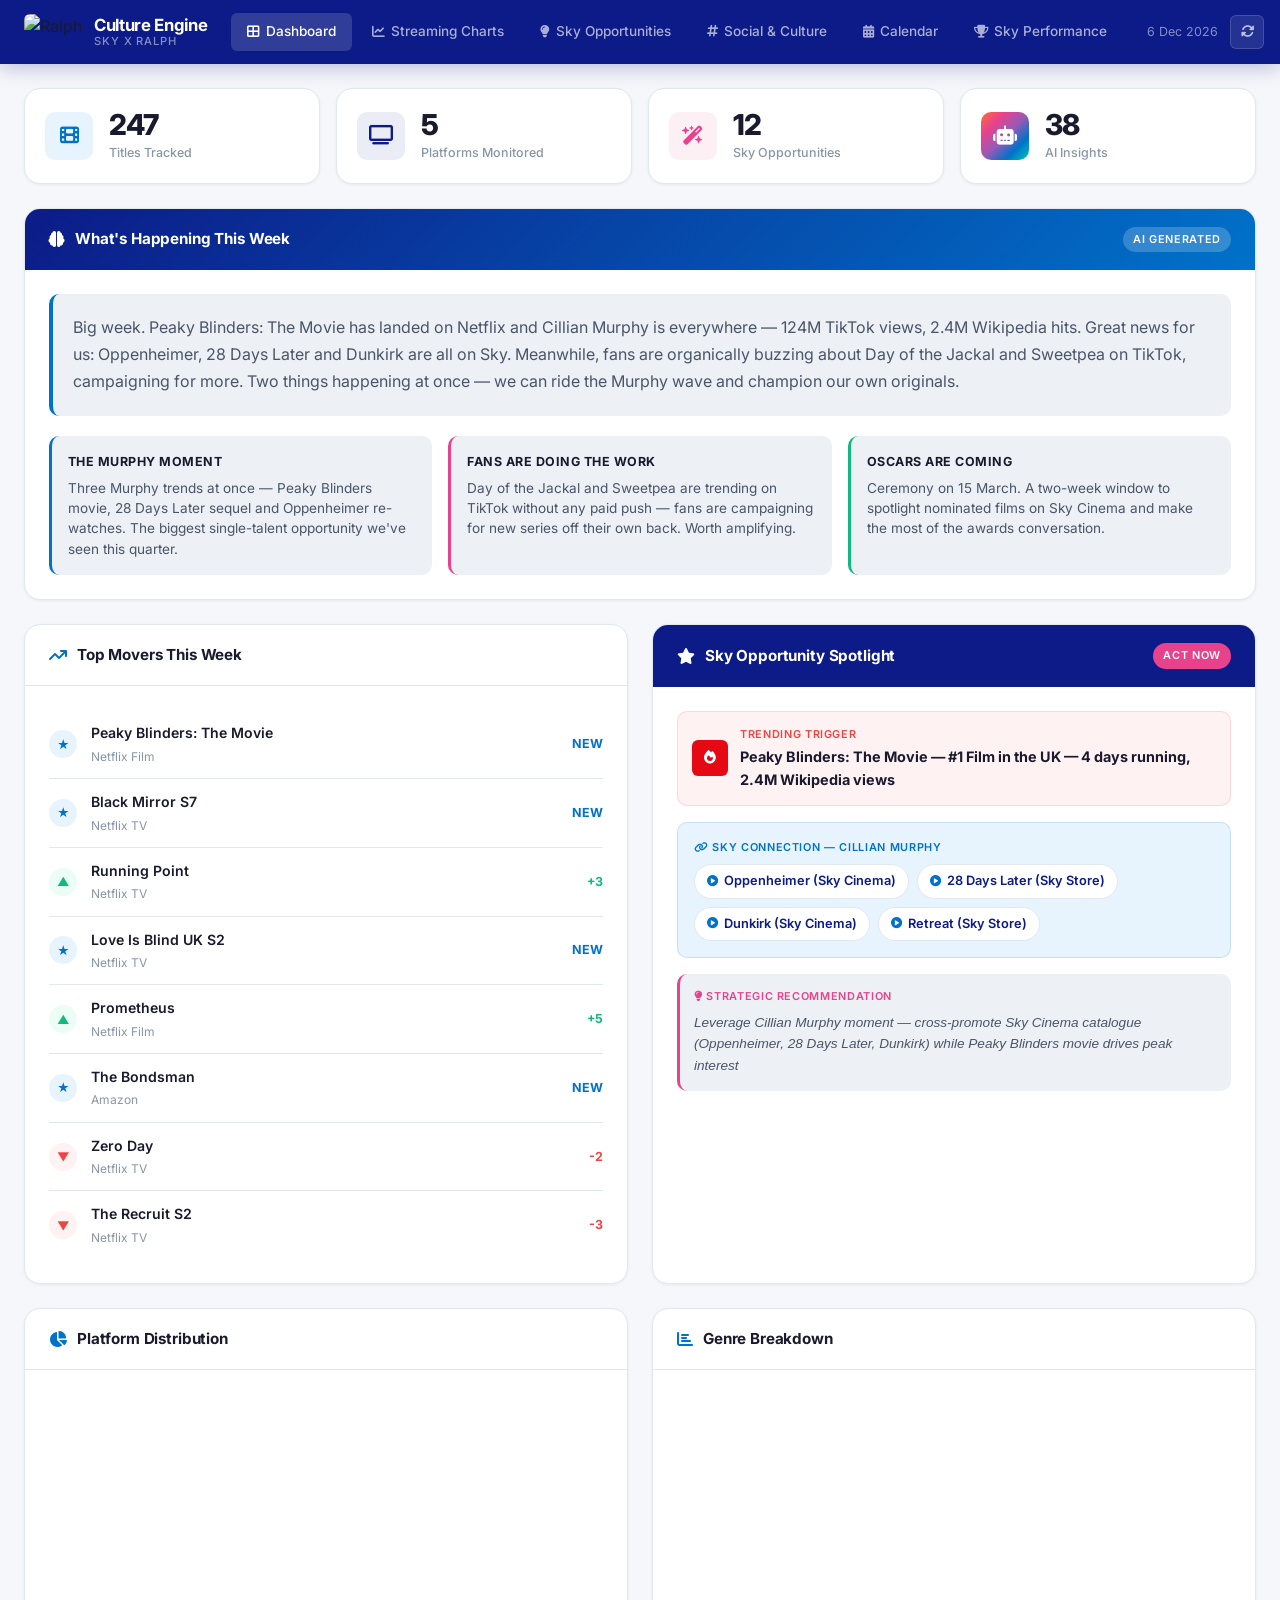
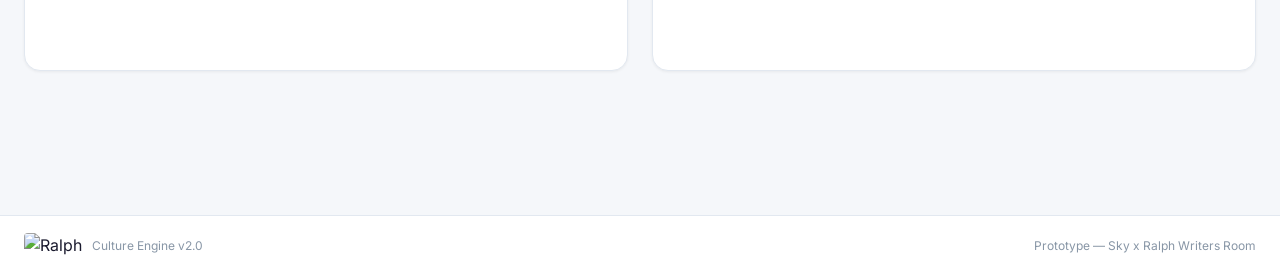
==== commit 54fd57bd: "Rename to Culture Engine, remove Sky streaming tab, move admin to /admin - Renamed "Trends Analyser"" ====
--- a/public/index.html
+++ b/public/index.html
@@ -3,7 +3,7 @@
 <head>
     <meta charset="UTF-8">
     <meta name="viewport" content="width=device-width, initial-scale=1.0">
-    <title>Sky Trends Analyser — Powered by Ralph</title>
+    <title>Culture Engine — Sky x Ralph</title>
     <link rel="stylesheet" href="css/sky-trends.css">
     <link href="https://cdnjs.cloudflare.com/ajax/libs/font-awesome/6.5.0/css/all.min.css" rel="stylesheet">
     <link rel="preconnect" href="https://fonts.googleapis.com">
@@ -17,7 +17,7 @@
             <div class="nav-brand">
                 <img src="surveylogo.png" alt="Ralph" class="nav-logo">
                 <div class="nav-brand-text">
-                    <span class="nav-title">Trends Analyser</span>
+                    <span class="nav-title">Culture Engine</span>
                     <span class="nav-subtitle">Sky x Ralph</span>
                 </div>
             </div>
@@ -46,9 +46,6 @@
                 <button class="btn-refresh" id="refreshBtn" title="Refresh data">
                     <i class="fas fa-sync-alt"></i>
                 </button>
-                <a href="#" class="nav-link nav-link-admin" data-section="admin" title="API Settings">
-                    <i class="fas fa-cog"></i>
-                </a>
             </div>
         </div>
     </nav>
@@ -185,14 +182,8 @@
                 <button class="tab" data-platform="netflix">
                     <span class="platform-dot dot-netflix"></span> Netflix
                 </button>
-                <button class="tab" data-platform="wiki">
-                    <span class="platform-dot dot-wiki"></span> WikiViews
-                </button>
                 <button class="tab" data-platform="amazon">
                     <span class="platform-dot dot-amazon"></span> Prime Video
-                </button>
-                <button class="tab" data-platform="sky">
-                    <span class="platform-dot dot-sky"></span> Sky
                 </button>
             </div>
 
@@ -258,6 +249,42 @@
                 <p>What fans are watching, sharing and obsessing over right now.</p>
             </div>
 
+            <!-- WikiViews -->
+            <h2 style="font-size:1.1rem;font-weight:700;margin-bottom:12px;color:var(--text-primary);"><i class="fab fa-wikipedia-w" style="margin-right:6px;"></i> WikiViews — Most Viewed Pages</h2>
+            <p style="font-size:0.82rem;color:var(--text-muted);margin-bottom:12px;">Wikipedia page views as a proxy for cultural attention. What people are actively researching right now.</p>
+            <div class="grid-3" style="margin-bottom:24px;">
+                <div class="card">
+                    <div class="card-header" style="background:#636e72;border-bottom:none;">
+                        <div class="card-header-left">
+                            <i class="fas fa-film" style="color:#fff"></i>
+                            <h2 style="color:#fff">Film</h2>
+                        </div>
+                        <span class="card-header-badge">Past Week</span>
+                    </div>
+                    <div class="card-body" id="wikiFilmWidget"><!-- JS --></div>
+                </div>
+                <div class="card">
+                    <div class="card-header" style="background:#636e72;border-bottom:none;">
+                        <div class="card-header-left">
+                            <i class="fas fa-tv" style="color:#fff"></i>
+                            <h2 style="color:#fff">TV</h2>
+                        </div>
+                        <span class="card-header-badge">Past Week</span>
+                    </div>
+                    <div class="card-body" id="wikiTVWidget"><!-- JS --></div>
+                </div>
+                <div class="card">
+                    <div class="card-header" style="background:#636e72;border-bottom:none;">
+                        <div class="card-header-left">
+                            <i class="fas fa-user-group" style="color:#fff"></i>
+                            <h2 style="color:#fff">People</h2>
+                        </div>
+                        <span class="card-header-badge">Past Week</span>
+                    </div>
+                    <div class="card-body" id="wikiPeopleWidget"><!-- JS --></div>
+                </div>
+            </div>
+
             <!-- TikTok UK Hashtags -->
             <div class="card" style="margin-bottom:24px;">
                 <div class="card-header" style="background:#ff0050;border-bottom:none;">
@@ -392,46 +419,6 @@
             </div>
         </section>
 
-        <!-- ==================== ADMIN / API SETTINGS SECTION ==================== -->
-        <section id="section-admin" class="section">
-            <div class="social-header">
-                <h1>API &amp; Data Sources</h1>
-                <p>Configure API connections, upload manual reports, and manage sync schedules.</p>
-            </div>
-
-            <!-- Connection Status Overview -->
-            <div class="admin-status-bar" id="adminStatusBar">
-                <!-- Populated by JS -->
-            </div>
-
-            <!-- API Connections Grid -->
-            <h2 class="admin-section-title"><i class="fas fa-plug"></i> API Connections</h2>
-            <div class="admin-grid" id="adminApiGrid">
-                <!-- Populated by JS -->
-            </div>
-
-            <!-- Manual Uploads -->
-            <h2 class="admin-section-title"><i class="fas fa-upload"></i> Manual Data Uploads</h2>
-            <div class="admin-grid" id="adminUploadGrid">
-                <!-- Populated by JS -->
-            </div>
-
-            <!-- Sync Schedule -->
-            <h2 class="admin-section-title"><i class="fas fa-clock"></i> Sync Schedule</h2>
-            <div class="card">
-                <div class="card-body" id="adminSchedule">
-                    <!-- Populated by JS -->
-                </div>
-            </div>
-
-            <!-- Environment Variables -->
-            <h2 class="admin-section-title"><i class="fas fa-key"></i> Environment Variables Required</h2>
-            <div class="card">
-                <div class="card-body" id="adminEnvVars">
-                    <!-- Populated by JS -->
-                </div>
-            </div>
-        </section>
     </main>
 
     <!-- Footer -->
@@ -439,7 +426,7 @@
         <div class="footer-inner">
             <div class="footer-left">
                 <img src="surveylogo.png" alt="Ralph" class="footer-logo">
-                <span>Trends Analyser v2.0</span>
+                <span>Culture Engine v2.0</span>
             </div>
             <div class="footer-right">
                 <span>Prototype &mdash; Sky x Ralph Writers Room</span>
--- a/public/css/sky-trends.css
+++ b/public/css/sky-trends.css
@@ -1,5 +1,5 @@
 /* ============================================================
-   SKY TRENDS ANALYSER — Design System & Styles
+   CULTURE ENGINE — Design System & Styles
    Sky x Ralph | Modern, Clean, Premium
    ============================================================ */
 
@@ -415,6 +415,17 @@
     margin-bottom: 0;
 }
 
+.grid-3 {
+    display: grid;
+    grid-template-columns: 1fr 1fr 1fr;
+    gap: 24px;
+    margin-bottom: 24px;
+}
+
+.grid-3 .card {
+    margin-bottom: 0;
+}
+
 /* ---------- AI Briefing ---------- */
 .briefing-overview {
     background: var(--bg-tertiary);
@@ -1367,6 +1378,9 @@
         grid-template-columns: repeat(2, 1fr);
     }
     .grid-2 {
+        grid-template-columns: 1fr;
+    }
+    .grid-3 {
         grid-template-columns: 1fr;
     }
     .briefing-insights {
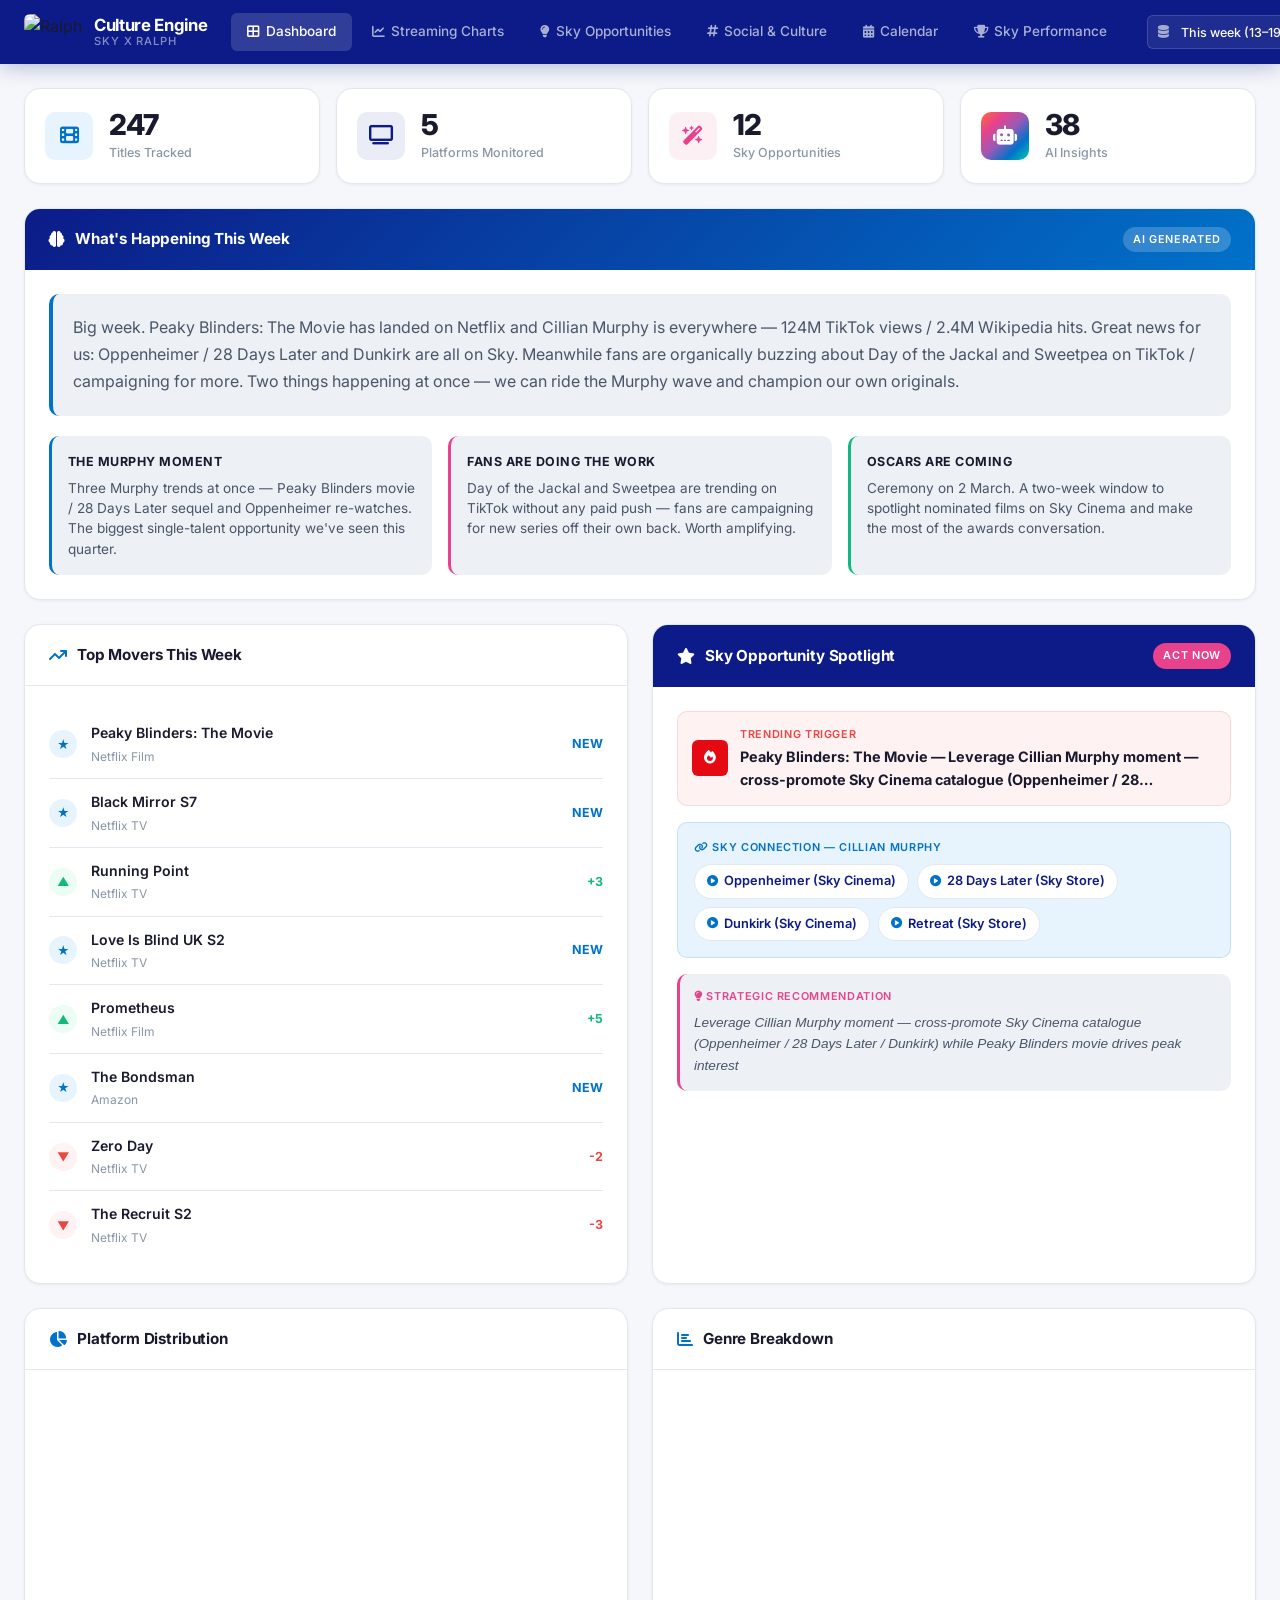
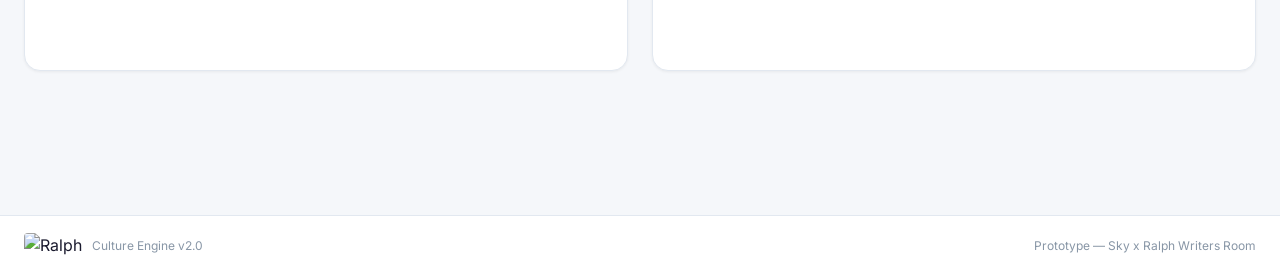
==== commit a788f6fd: "Add dataset toggle: switch between previous demo and latest CSV refresh - Regenerate public/js/mock-" ====
--- a/public/index.html
+++ b/public/index.html
@@ -42,6 +42,13 @@
                 </a>
             </div>
             <div class="nav-actions">
+                <div class="dataset-toggle" title="Switch dataset">
+                    <i class="fas fa-database"></i>
+                    <select id="datasetToggle">
+                        <option value="new" selected>This week (13–19 Apr)</option>
+                        <option value="prev">Previous (17–23 Feb)</option>
+                    </select>
+                </div>
                 <span class="nav-date" id="currentDate"></span>
                 <button class="btn-refresh" id="refreshBtn" title="Refresh data">
                     <i class="fas fa-sync-alt"></i>
@@ -435,7 +442,9 @@
     </footer>
 
     <script src="https://cdn.jsdelivr.net/npm/chart.js@4.4.0/dist/chart.umd.min.js"></script>
+    <script src="js/mock-data-prev.js"></script>
     <script src="js/mock-data.js"></script>
     <script src="js/sky-trends.js"></script>
+    <script src="js/data-toggle.js"></script>
 </body>
 </html>
--- a/public/css/sky-trends.css
+++ b/public/css/sky-trends.css
@@ -216,6 +216,39 @@
 @keyframes spin {
     from { transform: rotate(0deg); }
     to { transform: rotate(360deg); }
+}
+
+.dataset-toggle {
+    display: flex;
+    align-items: center;
+    gap: 8px;
+    background: rgba(255, 255, 255, 0.08);
+    border: 1px solid rgba(255, 255, 255, 0.15);
+    border-radius: var(--radius-sm);
+    padding: 0 10px;
+    height: 34px;
+}
+
+.dataset-toggle > i {
+    color: rgba(255, 255, 255, 0.6);
+    font-size: 0.78rem;
+}
+
+.dataset-toggle select {
+    background: transparent;
+    border: none;
+    color: #ffffff;
+    font-family: inherit;
+    font-size: 0.78rem;
+    font-weight: 500;
+    outline: none;
+    cursor: pointer;
+    padding-right: 2px;
+}
+
+.dataset-toggle select option {
+    color: #1a1a2e;
+    background: #ffffff;
 }
 
 /* ---------- Main Content ---------- */
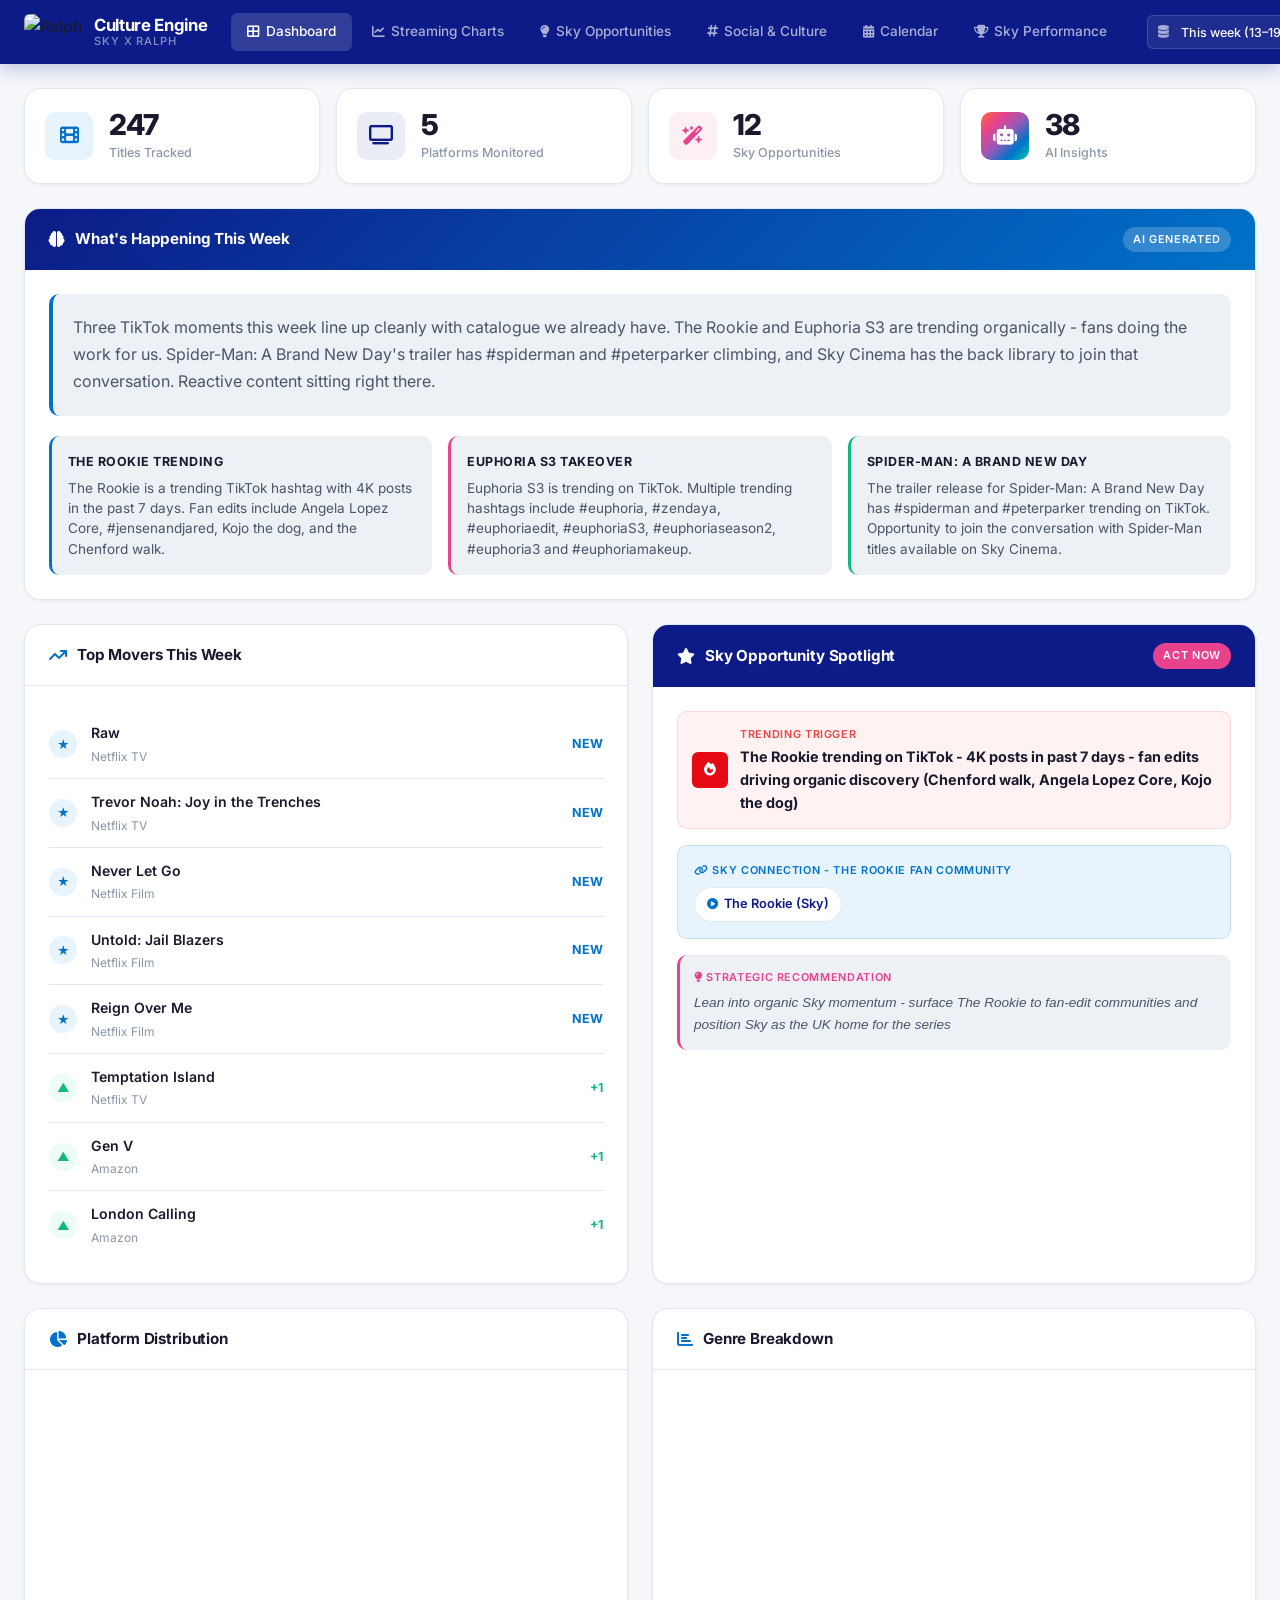
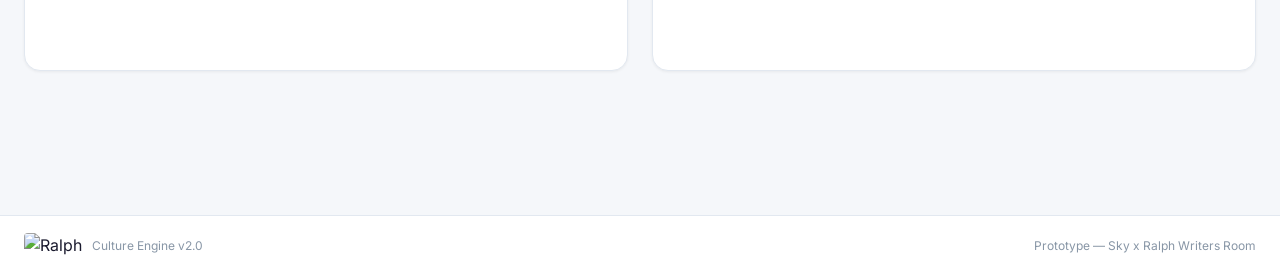
==== commit 0c5b9d0c: "Remove all emdashes from site copy Replace 89 em dashes across 7 public files with standard hyphens." ====
--- a/public/index.html
+++ b/public/index.html
@@ -3,7 +3,7 @@
 <head>
     <meta charset="UTF-8">
     <meta name="viewport" content="width=device-width, initial-scale=1.0">
-    <title>Culture Engine — Sky x Ralph</title>
+    <title>Culture Engine - Sky x Ralph</title>
     <link rel="stylesheet" href="css/sky-trends.css">
     <link href="https://cdnjs.cloudflare.com/ajax/libs/font-awesome/6.5.0/css/all.min.css" rel="stylesheet">
     <link rel="preconnect" href="https://fonts.googleapis.com">
@@ -49,7 +49,6 @@
                         <option value="prev">Previous (17–23 Feb)</option>
                     </select>
                 </div>
-                <span class="nav-date" id="currentDate"></span>
                 <button class="btn-refresh" id="refreshBtn" title="Refresh data">
                     <i class="fas fa-sync-alt"></i>
                 </button>
@@ -257,7 +256,7 @@
             </div>
 
             <!-- WikiViews -->
-            <h2 style="font-size:1.1rem;font-weight:700;margin-bottom:12px;color:var(--text-primary);"><i class="fab fa-wikipedia-w" style="margin-right:6px;"></i> WikiViews — Most Viewed Pages</h2>
+            <h2 style="font-size:1.1rem;font-weight:700;margin-bottom:12px;color:var(--text-primary);"><i class="fab fa-wikipedia-w" style="margin-right:6px;"></i> WikiViews - Most Viewed Pages</h2>
             <p style="font-size:0.82rem;color:var(--text-muted);margin-bottom:12px;">Wikipedia page views as a proxy for cultural attention. What people are actively researching right now.</p>
             <div class="grid-3" style="margin-bottom:24px;">
                 <div class="card">
@@ -309,7 +308,7 @@
                 <div class="card-header" style="background:#25f4ee;border-bottom:none;">
                     <div class="card-header-left">
                         <i class="fab fa-tiktok" style="color:#1a1a2e"></i>
-                        <h2 style="color:#1a1a2e">TikTok UK — News &amp; Entertainment</h2>
+                        <h2 style="color:#1a1a2e">TikTok UK - News &amp; Entertainment</h2>
                     </div>
                     <span class="card-header-badge" style="background:rgba(0,0,0,0.15);color:#1a1a2e">Past Week</span>
                 </div>
@@ -411,7 +410,7 @@
         <section id="section-skyperformance" class="section">
             <div class="social-header">
                 <h1>Sky Social Performance</h1>
-                <p>Our best-performing posts this week — what's landing with fans. Data via YouScan. Currently showing demo data.</p>
+                <p>Our best-performing posts this week - what's landing with fans. Data via YouScan. Currently showing demo data.</p>
             </div>
 
             <div class="card">
--- a/public/css/sky-trends.css
+++ b/public/css/sky-trends.css
@@ -1,5 +1,5 @@
 /* ============================================================
-   CULTURE ENGINE — Design System & Styles
+   CULTURE ENGINE - Design System & Styles
    Sky x Ralph | Modern, Clean, Premium
    ============================================================ */
 
